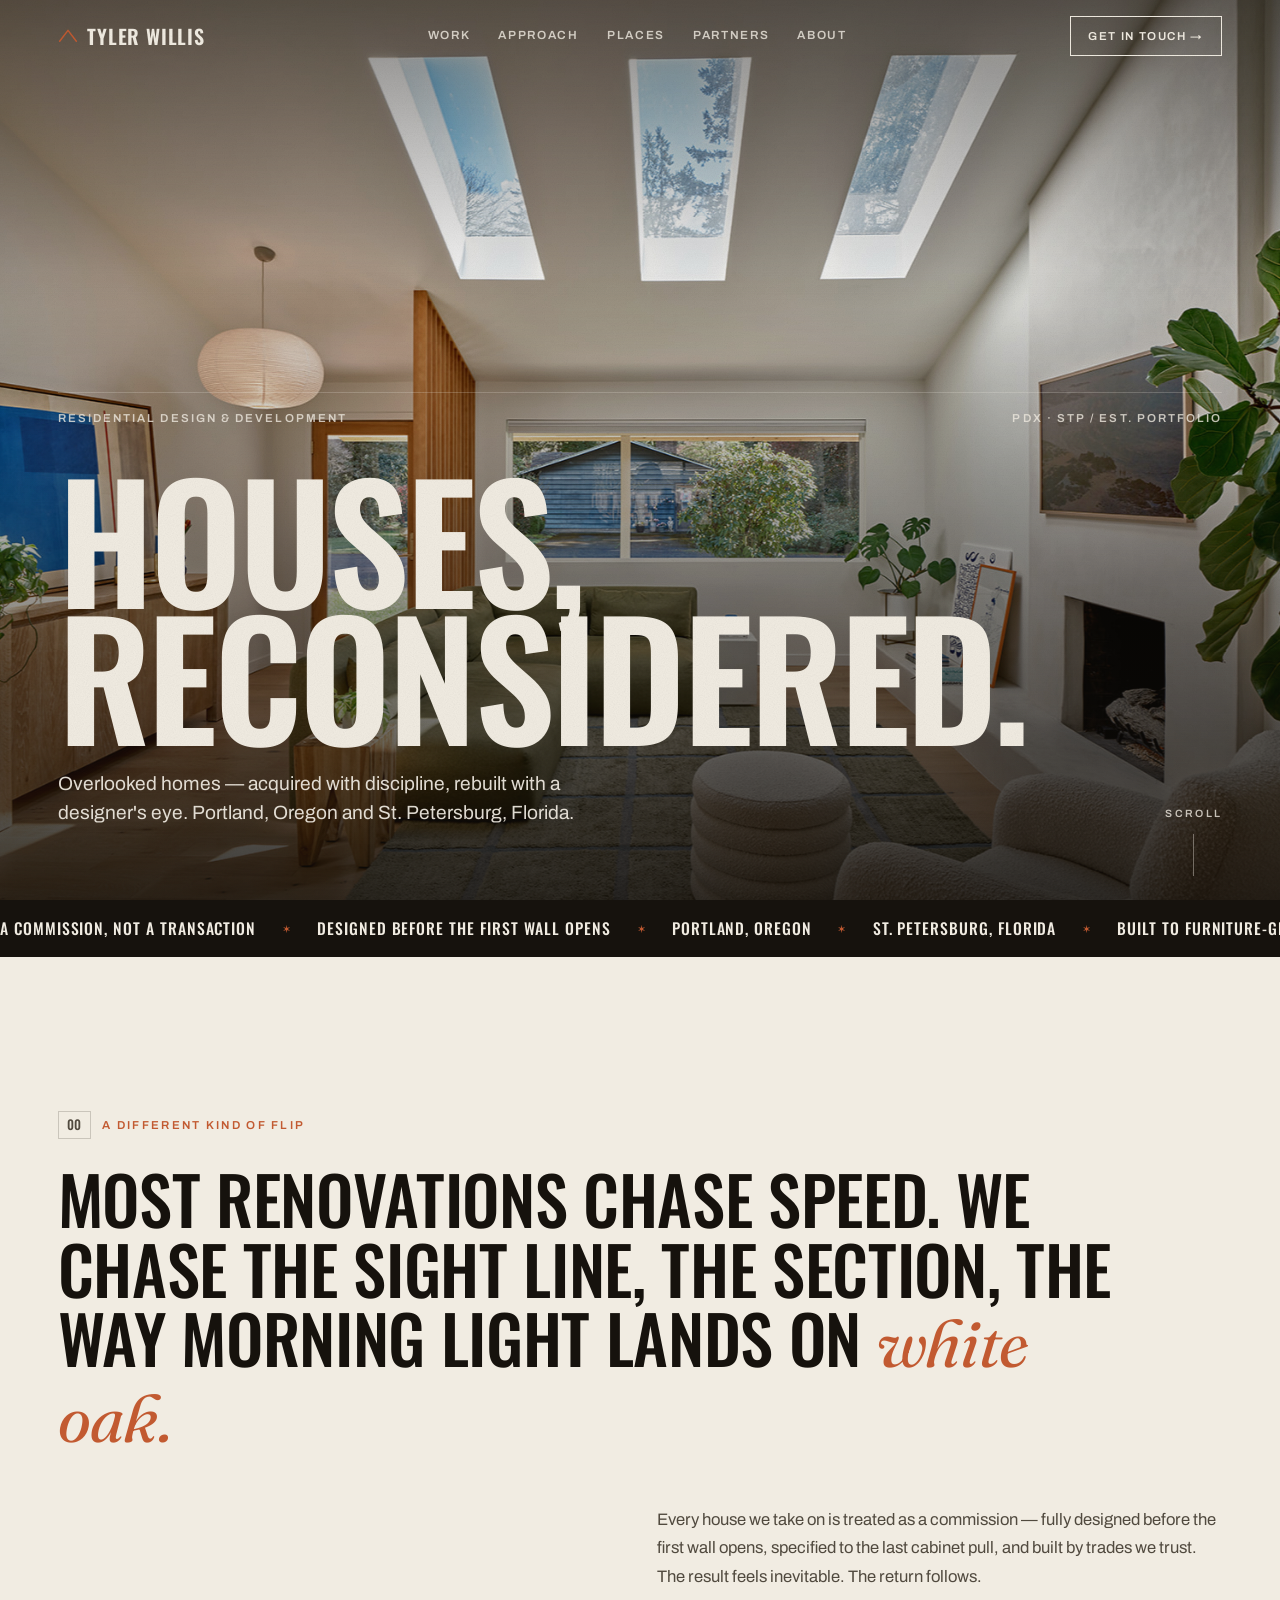
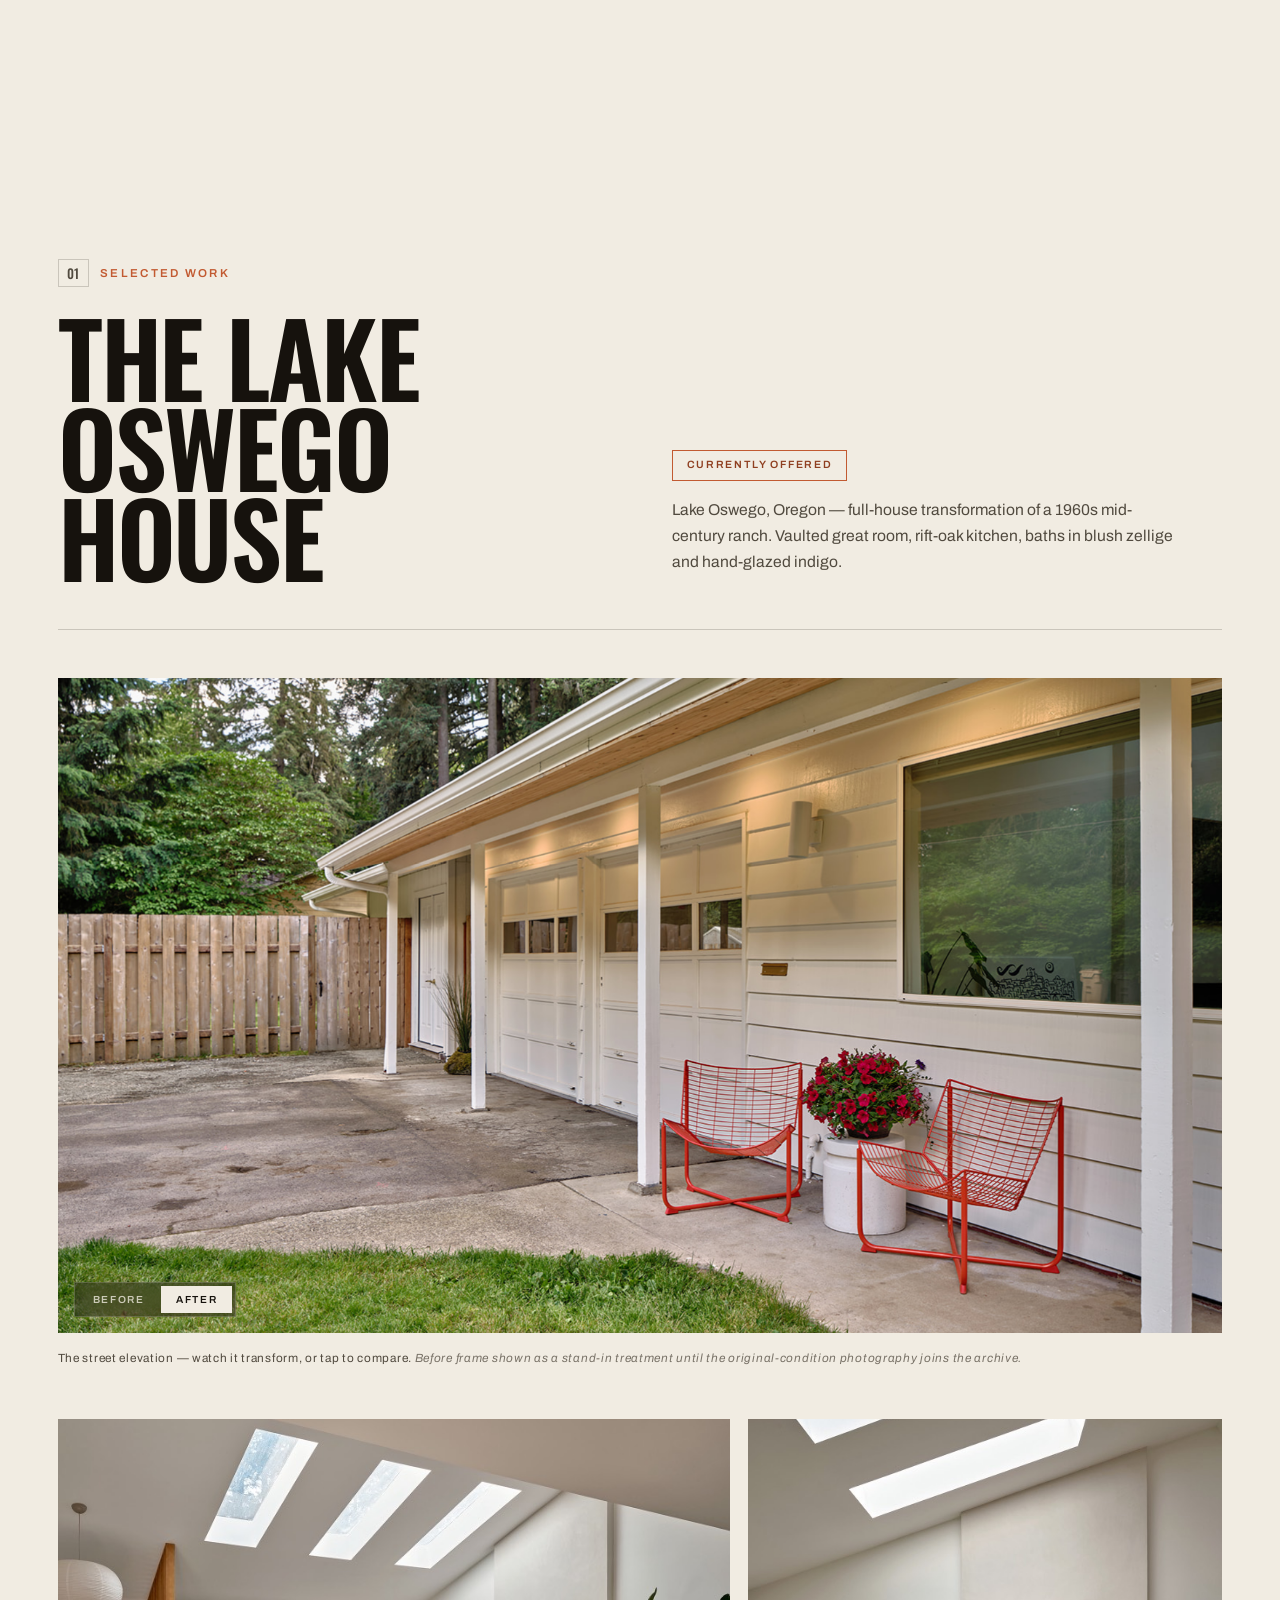
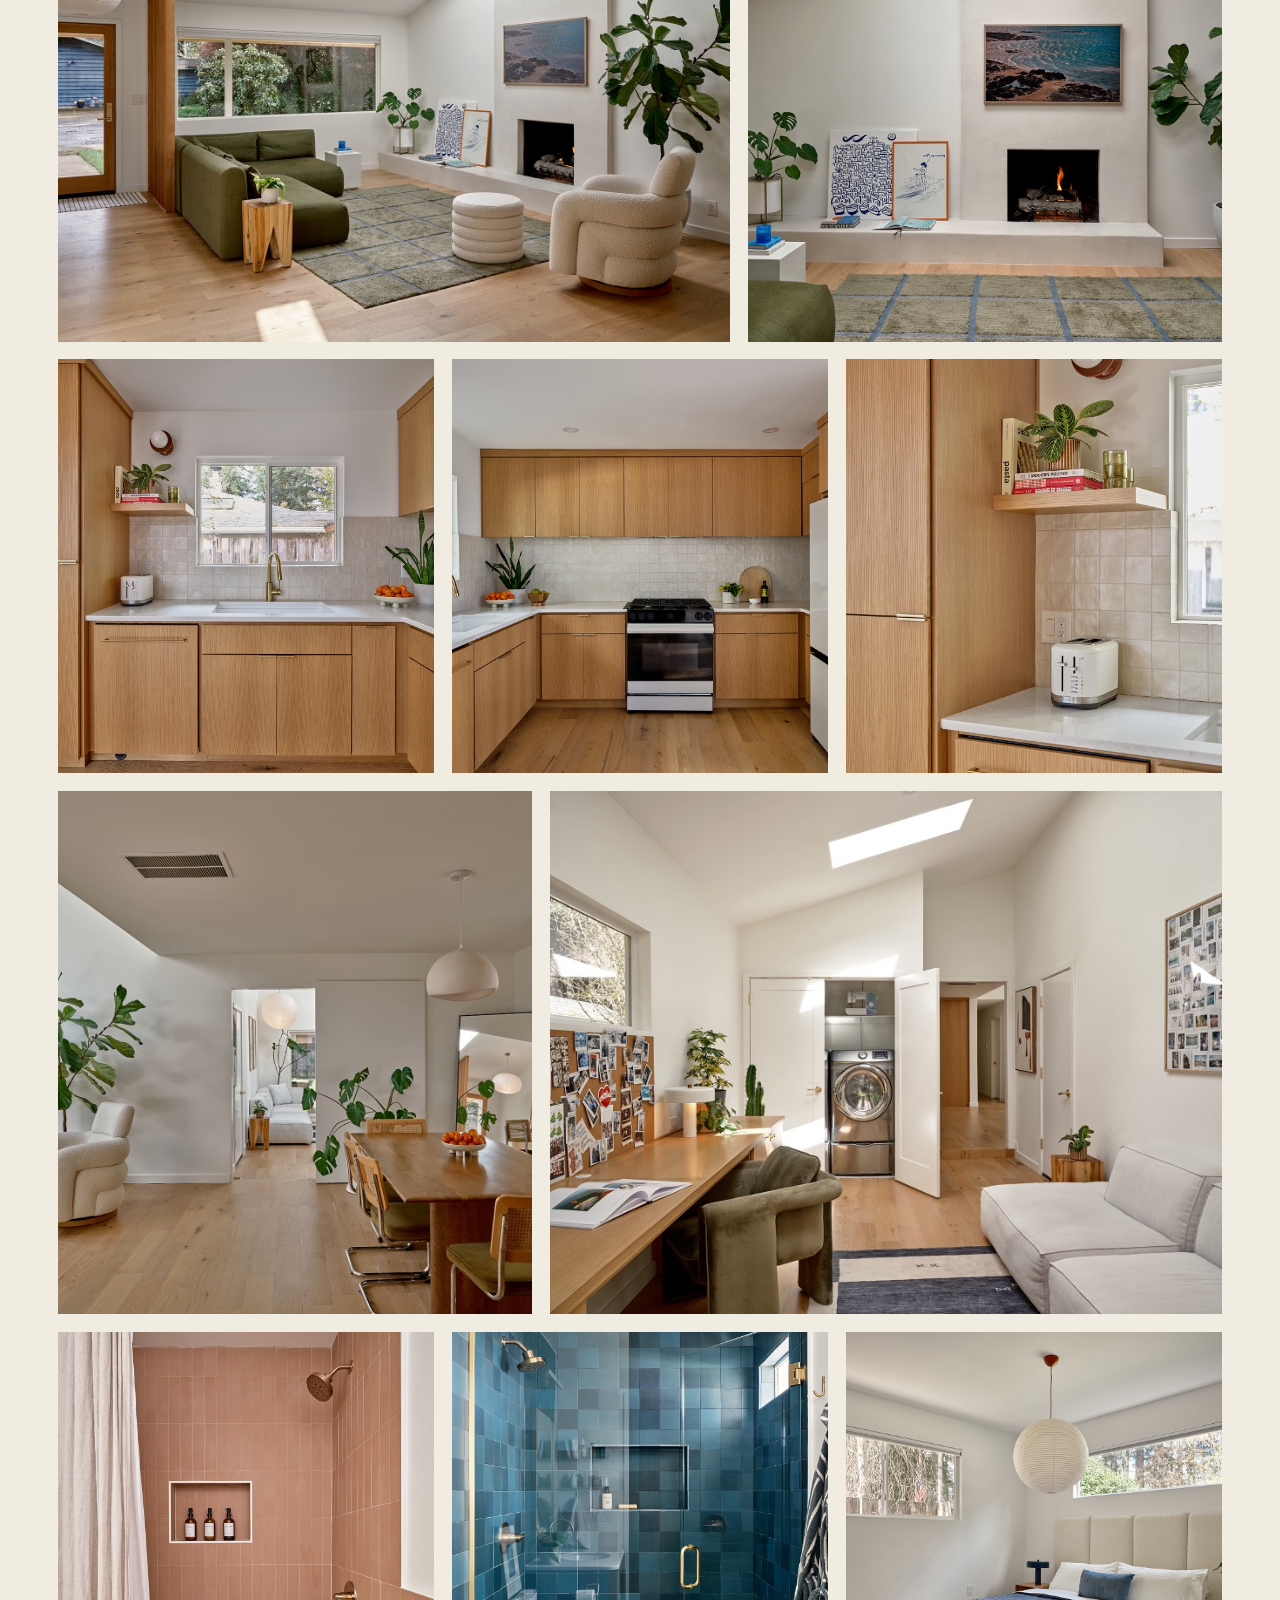
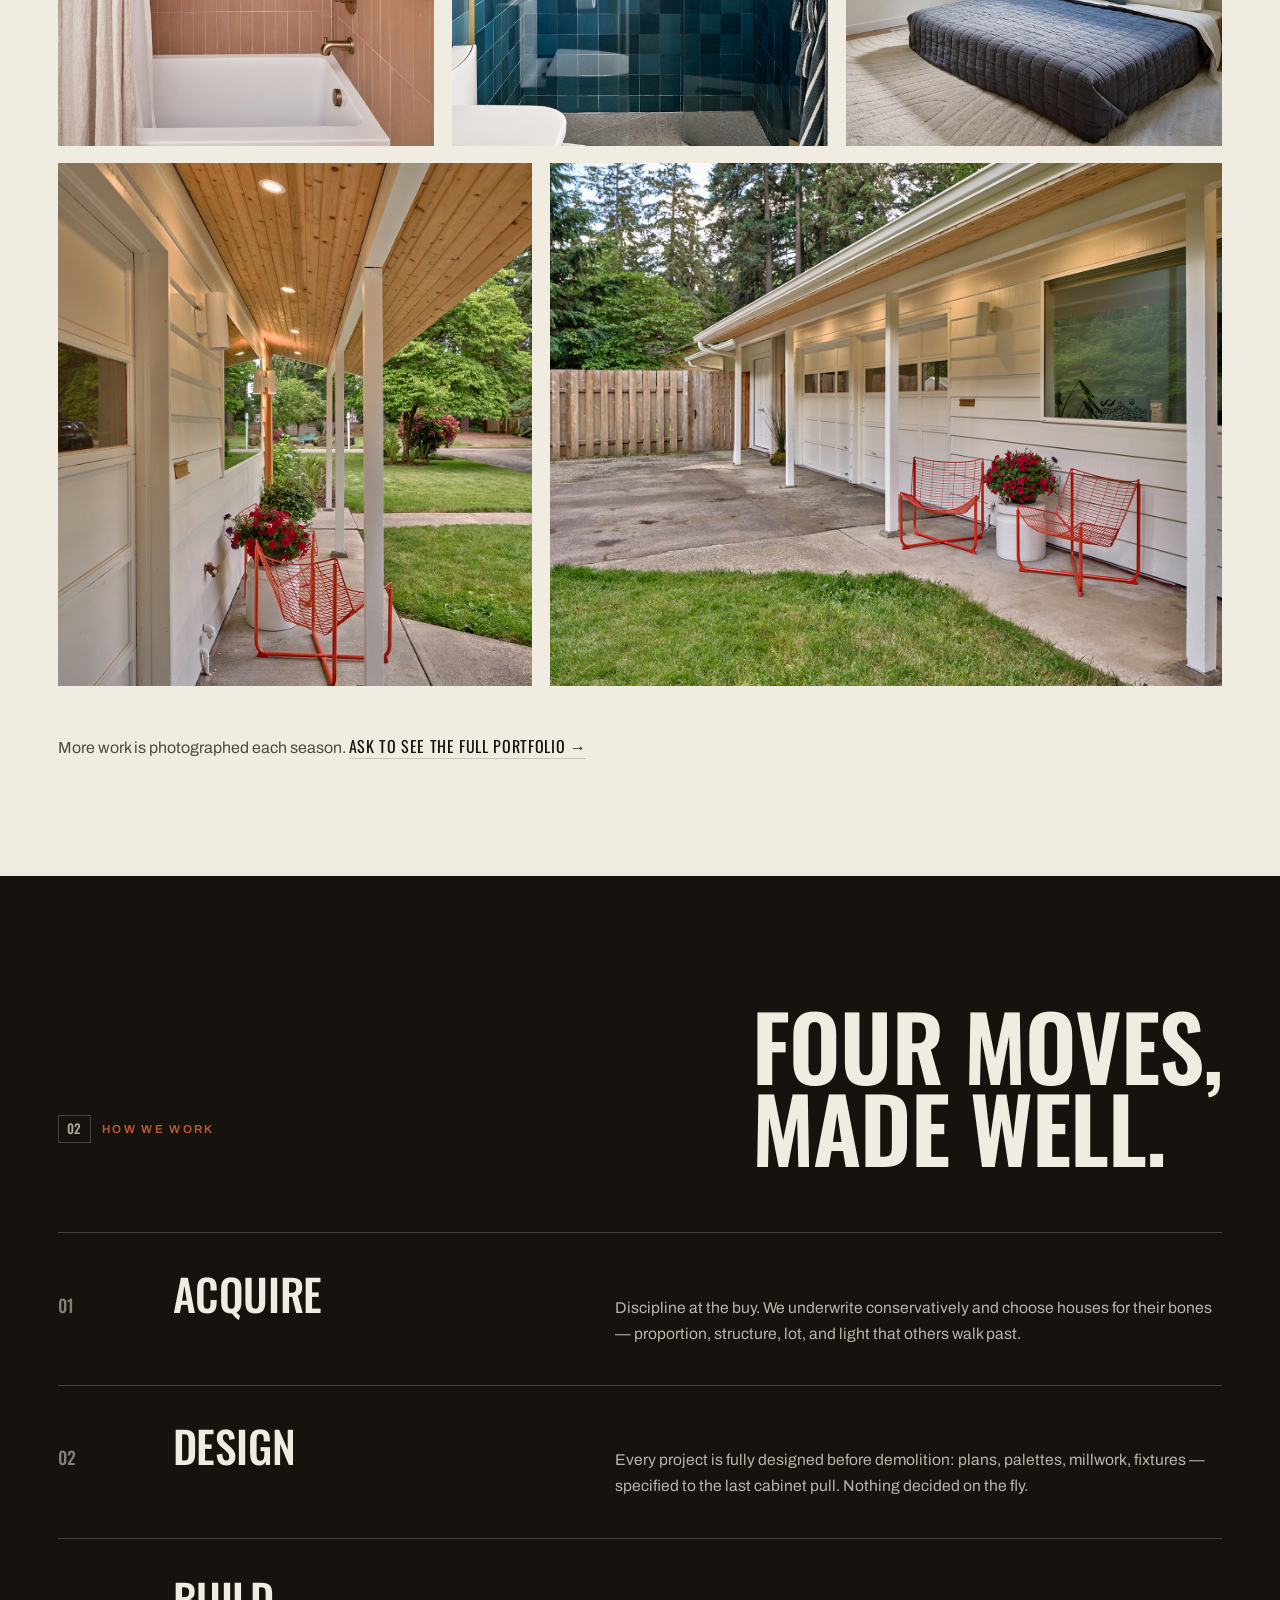
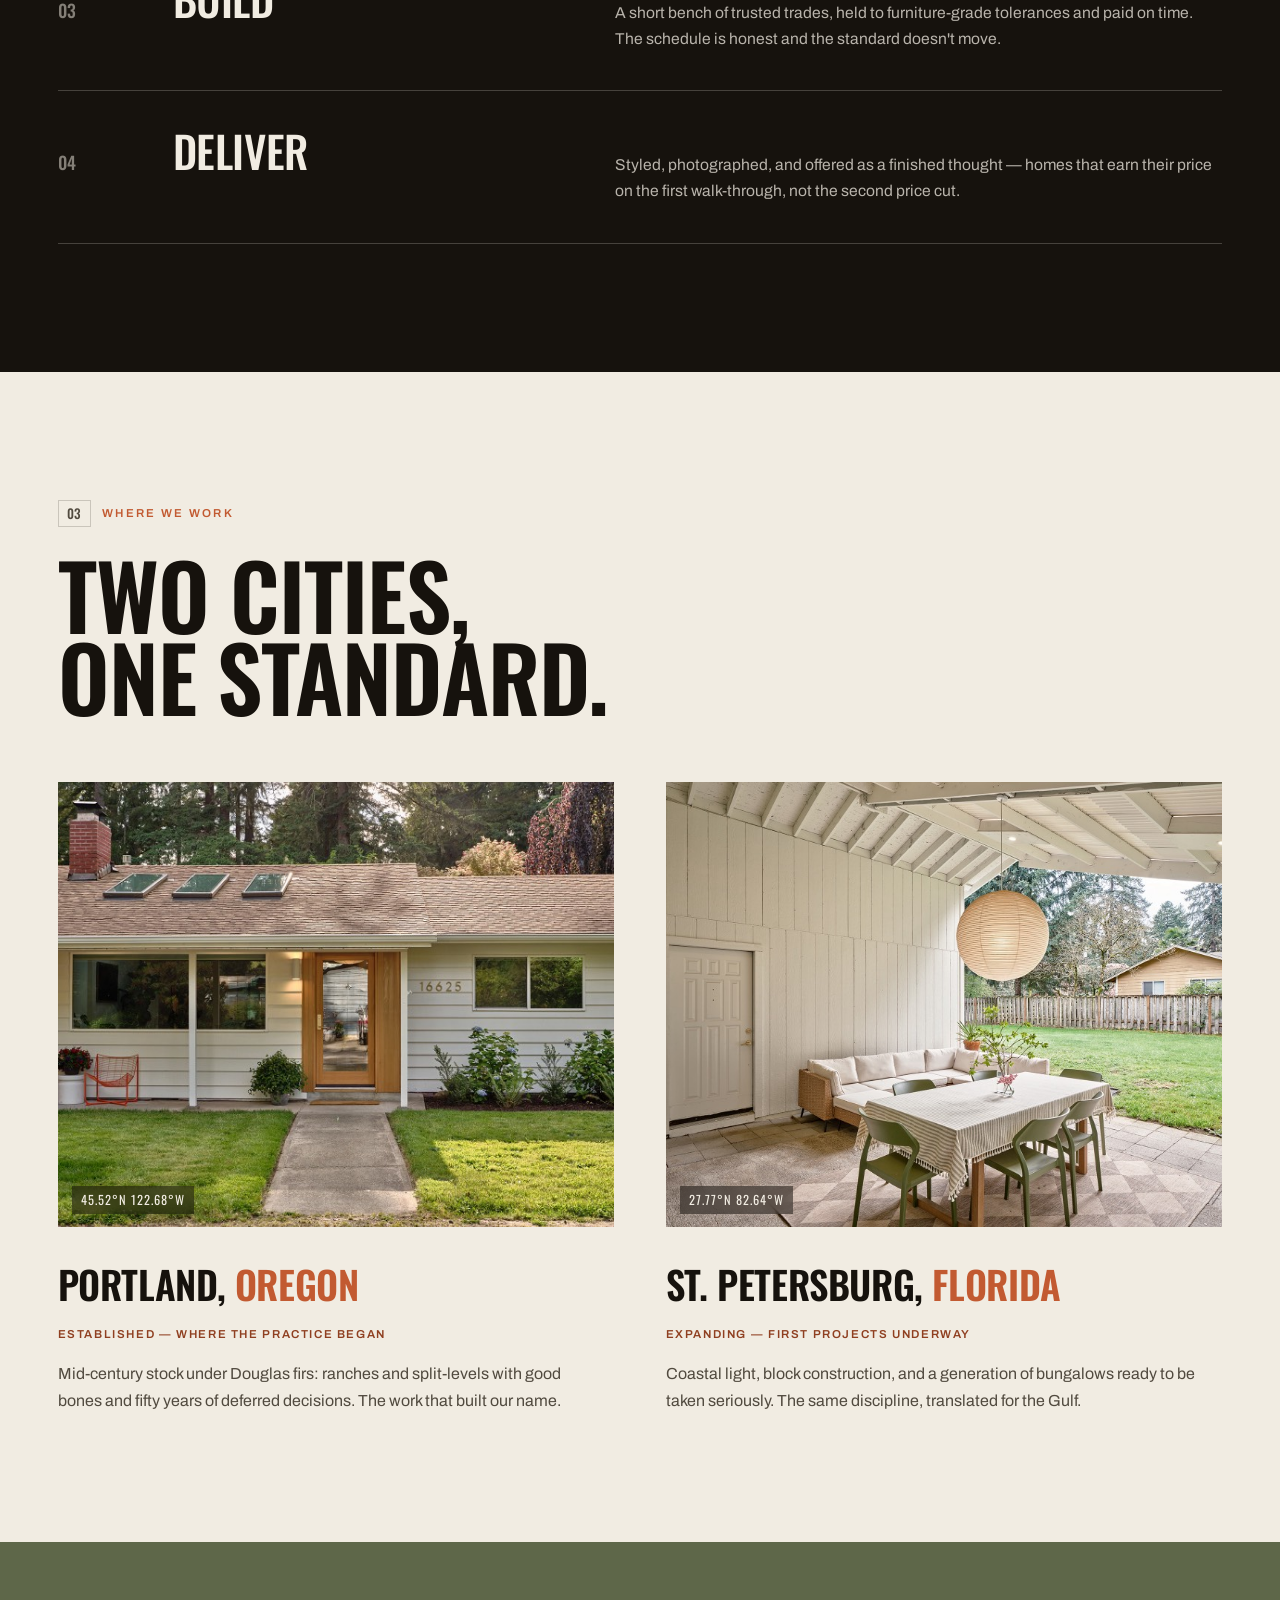
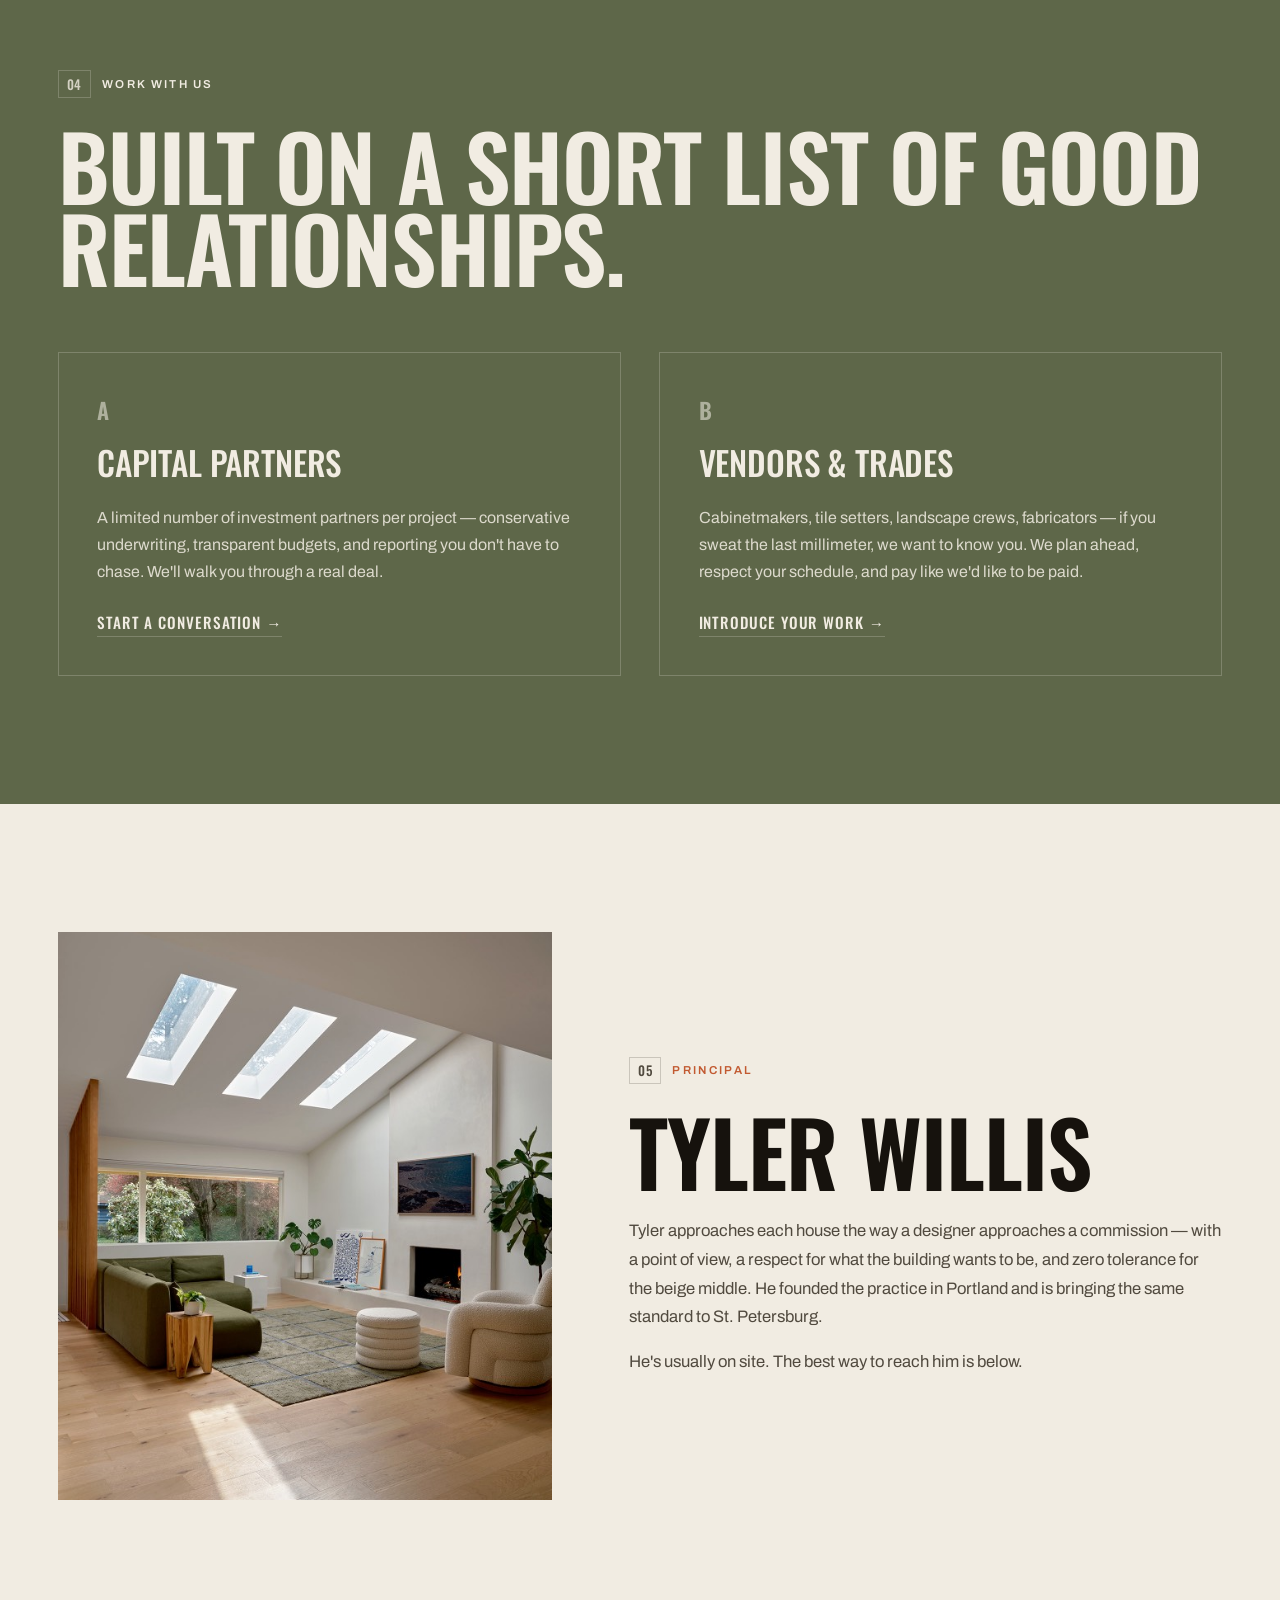
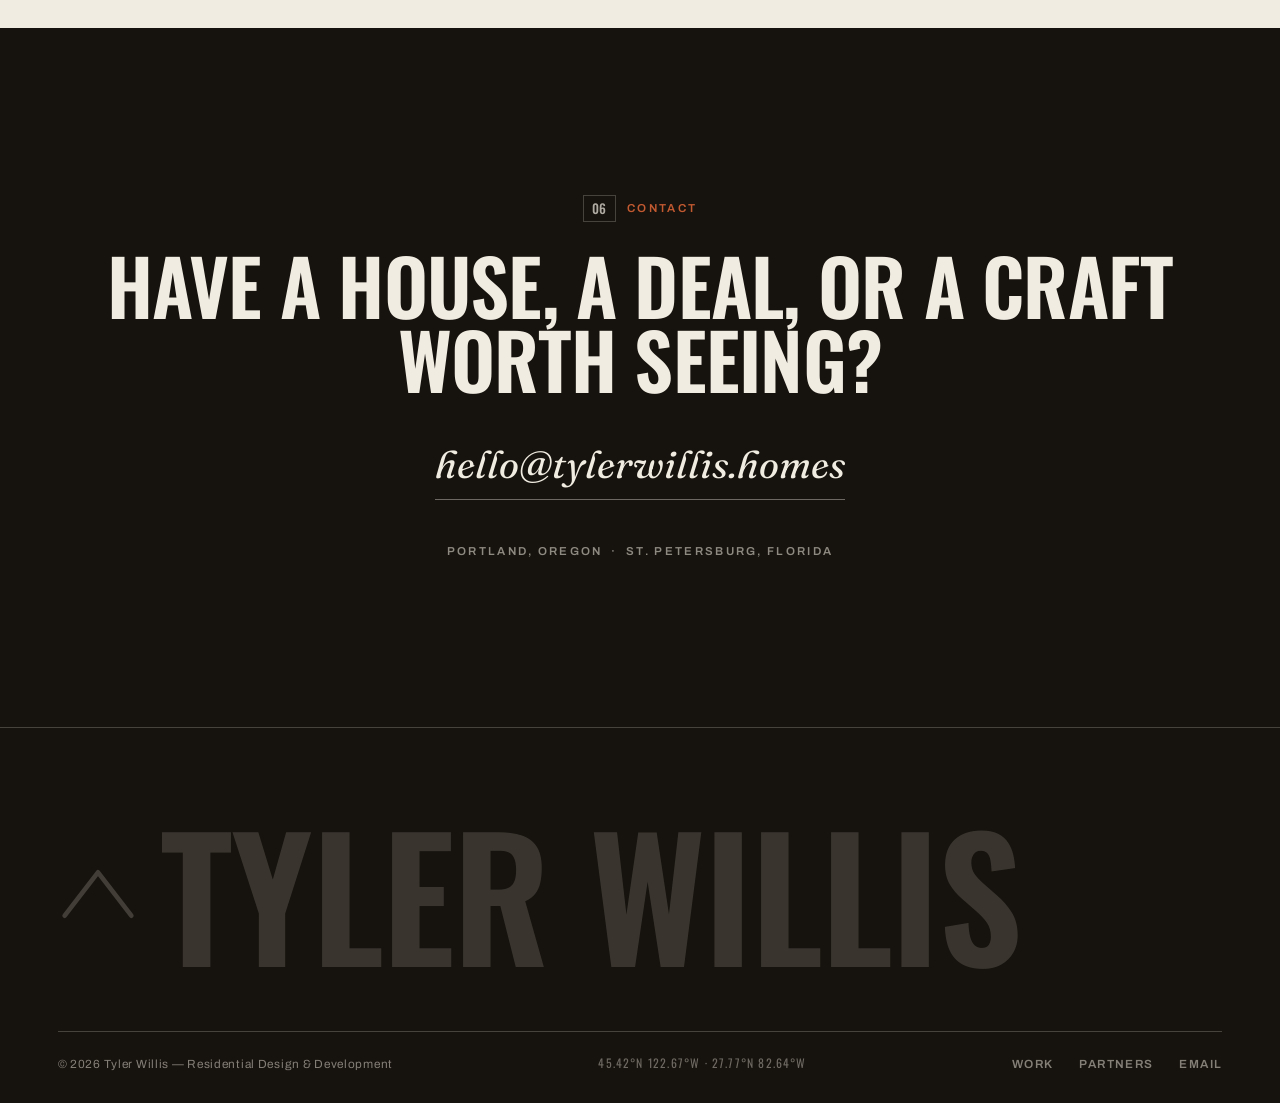
==== b/index.html @ b30f4d4c "Move site to repo root so Pages serves it in any source mode - Relocate index.html, css/, js/, asset" ====
<!doctype html>
<html lang="en">
<head>
<meta charset="utf-8">
<meta name="viewport" content="width=device-width, initial-scale=1">
<title>Tyler Willis — Residential Design &amp; Development · Portland &amp; St. Petersburg</title>
<meta name="description" content="Tyler Willis acquires overlooked houses and returns them to the market as considered, design-led homes. Portland, Oregon and St. Petersburg, Florida.">
<meta name="robots" content="noindex">
<meta property="og:title" content="Tyler Willis — Residential Design & Development">
<meta property="og:description" content="Design-led residential redevelopment in Portland, Oregon and St. Petersburg, Florida.">
<meta property="og:image" content="../assets/img/web/living-skylights-1600.jpg">
<link rel="icon" type="image/svg+xml" href="../assets/favicon.svg">
<link rel="preconnect" href="https://fonts.googleapis.com">
<link rel="preconnect" href="https://fonts.gstatic.com" crossorigin>
<link href="https://fonts.googleapis.com/css2?family=Oswald:wght@300;400;500;600;700&family=Archivo:wght@400;500;600;700&family=Fraunces:ital,opsz,wght@1,9..144,400&display=swap" rel="stylesheet">
<link rel="stylesheet" href="style.css">
</head>
<body>

<header class="nav" id="nav">
  <a class="nav-brand" href="#top" aria-label="Tyler Willis — home">
    <svg class="glyph" viewBox="0 0 24 20" aria-hidden="true"><path d="M2 17 L12 4 L22 17" fill="none" stroke="currentColor" stroke-width="1.8" stroke-linecap="round" stroke-linejoin="round"/></svg>
    <span>Tyler&nbsp;Willis</span>
  </a>
  <nav class="nav-links" aria-label="Primary">
    <a href="#work">Work</a>
    <a href="#approach">Approach</a>
    <a href="#places">Places</a>
    <a href="#partners">Partners</a>
    <a href="#about">About</a>
  </nav>
  <a class="nav-cta" href="#contact">Get in touch <span aria-hidden="true">→</span></a>
</header>

<main id="top">

  <!-- ============ HERO ============ -->
  <section class="hero">
    <img class="hero-img" src="../assets/img/web/living-skylights-1600.jpg" alt="Sunlit living room with vaulted ceiling, three skylights and an olive sectional — the Lake Oswego House" fetchpriority="high">
    <div class="hero-scrim"></div>
    <div class="hero-grid">
      <div class="hero-overline">
        <span>Residential design &amp; development</span>
        <span>PDX&nbsp;·&nbsp;STP&nbsp;/&nbsp;Est. portfolio</span>
      </div>
      <h1 class="hero-title">Houses,<br>reconsidered.</h1>
      <p class="hero-sub">Overlooked homes — acquired with discipline, rebuilt with a designer's eye. Portland, Oregon and St.&nbsp;Petersburg, Florida.</p>
    </div>
    <a class="scroll-cue" href="#manifesto" aria-label="Scroll to introduction"><span>Scroll</span><span class="cue-line" aria-hidden="true"></span></a>
  </section>

  <!-- ============ MARQUEE ============ -->
  <div class="marquee" aria-hidden="true">
    <div class="marquee-track">
      <span>A commission, not a transaction</span><span class="dot">✶</span>
      <span>Designed before the first wall opens</span><span class="dot">✶</span>
      <span>Portland, Oregon</span><span class="dot">✶</span>
      <span>St. Petersburg, Florida</span><span class="dot">✶</span>
      <span>Built to furniture-grade tolerance</span><span class="dot">✶</span>
      <span>A commission, not a transaction</span><span class="dot">✶</span>
      <span>Designed before the first wall opens</span><span class="dot">✶</span>
      <span>Portland, Oregon</span><span class="dot">✶</span>
      <span>St. Petersburg, Florida</span><span class="dot">✶</span>
      <span>Built to furniture-grade tolerance</span><span class="dot">✶</span>
    </div>
  </div>

  <!-- ============ MANIFESTO ============ -->
  <section class="manifesto" id="manifesto">
    <p class="label reveal"><span class="label-no">00</span> A different kind of flip</p>
    <h2 class="statement reveal">Most renovations chase speed. We chase the sight line, the section, the way morning light lands on <em>white oak.</em></h2>
    <div class="manifesto-foot reveal delay-1">
      <p class="body-copy">Every house we take on is treated as a commission — fully designed before the first wall opens, specified to the last cabinet pull, and built by trades we trust. The result feels inevitable. The return follows.</p>
    </div>
  </section>

  <!-- ============ FEATURED WORK ============ -->
  <section class="work" id="work">
    <div class="work-head">
      <p class="label reveal"><span class="label-no">01</span> Selected work</p>
      <h2 class="work-title reveal">The Lake<br>Oswego House</h2>
      <div class="work-meta reveal delay-1">
        <span class="badge">Currently offered</span>
        <p>Lake Oswego, Oregon — full-house transformation of a 1960s mid-century ranch. Vaulted great room, rift-oak kitchen, baths in blush zellige and hand-glazed indigo.</p>
      </div>
    </div>

    <!-- Before / after — cinematic crossfade reveal -->
    <figure class="reveal-shot rs-placeholder reveal" id="transformation">
      <div class="rs-frame" data-reveal>
        <img class="rs-img rs-before" src="../assets/img/web/exterior-porch-1600.jpg" alt="Before: original condition of the street elevation (placeholder treatment)" width="1600" height="1200" loading="lazy">
        <img class="rs-img rs-after" src="../assets/img/web/exterior-porch-1600.jpg" alt="After: renovated street elevation with deep porch, cedar entry and new landscaping" width="1600" height="1200" loading="lazy">
        <div class="rs-controls" role="group" aria-label="Show before or after">
          <button type="button" class="rs-btn" data-state="before" aria-pressed="false">Before</button>
          <button type="button" class="rs-btn is-active" data-state="after" aria-pressed="true">After</button>
        </div>
      </div>
      <figcaption class="ba-cap">The street elevation — watch it transform, or tap to compare. <em>Before frame shown as a stand-in treatment until the original-condition photography joins the archive.</em></figcaption>
    </figure>

    <div class="gallery">
      <figure class="g-item span-7 reveal" data-full="../assets/img/web/living-entry-1600.jpg">
        <img src="../assets/img/web/living-entry-800.jpg" srcset="../assets/img/web/living-entry-800.jpg 800w, ../assets/img/web/living-entry-1600.jpg 1600w" sizes="(max-width:760px) 92vw, 58vw" alt="Great room with vaulted skylit ceiling, olive sectional and wood-slat partition" loading="lazy">
        <figcaption><span>01</span>Great room — three skylights cut into the south slope</figcaption>
      </figure>
      <figure class="g-item span-5 reveal delay-1" data-full="../assets/img/web/fireplace-1600.jpg">
        <img src="../assets/img/web/fireplace-800.jpg" srcset="../assets/img/web/fireplace-800.jpg 800w, ../assets/img/web/fireplace-1600.jpg 1600w" sizes="(max-width:760px) 92vw, 40vw" alt="Minimal plaster fireplace with a lit fire beneath twin skylights" loading="lazy">
        <figcaption><span>02</span>Plaster fireplace, honed &amp; lime-washed</figcaption>
      </figure>
      <figure class="g-item span-4 reveal" data-full="../assets/img/web/kitchen-window-1600.jpg">
        <img src="../assets/img/web/kitchen-window-800.jpg" srcset="../assets/img/web/kitchen-window-800.jpg 800w, ../assets/img/web/kitchen-window-1600.jpg 1600w" sizes="(max-width:760px) 92vw, 32vw" alt="Kitchen sink window with handmade ceramic tile backsplash" loading="lazy">
        <figcaption><span>03</span>Handmade ceramic backsplash</figcaption>
      </figure>
      <figure class="g-item span-4 reveal delay-1" data-full="../assets/img/web/kitchen-wide-1600.jpg">
        <img src="../assets/img/web/kitchen-wide-800.jpg" srcset="../assets/img/web/kitchen-wide-800.jpg 800w, ../assets/img/web/kitchen-wide-1600.jpg 1600w" sizes="(max-width:760px) 92vw, 32vw" alt="White-oak kitchen with integrated appliances" loading="lazy">
        <figcaption><span>04</span>Rift-sawn white oak, integrated appliances</figcaption>
      </figure>
      <figure class="g-item span-4 reveal delay-2" data-full="../assets/img/web/kitchen-shelf-1600.jpg">
        <img src="../assets/img/web/kitchen-shelf-800.jpg" srcset="../assets/img/web/kitchen-shelf-800.jpg 800w, ../assets/img/web/kitchen-shelf-1600.jpg 1600w" sizes="(max-width:760px) 92vw, 32vw" alt="Open oak shelf styled with ceramics and greenery" loading="lazy">
        <figcaption><span>05</span>Open shelving, styled for the offer</figcaption>
      </figure>
      <figure class="g-item span-5 reveal" data-full="../assets/img/web/dining-1600.jpg">
        <img src="../assets/img/web/dining-800.jpg" srcset="../assets/img/web/dining-800.jpg 800w, ../assets/img/web/dining-1600.jpg 1600w" sizes="(max-width:760px) 92vw, 40vw" alt="Dining area in warm oak beside a picture window" loading="lazy">
        <figcaption><span>06</span>Dining room in warm oak</figcaption>
      </figure>
      <figure class="g-item span-7 reveal delay-1" data-full="../assets/img/web/living-credenza-1600.jpg">
        <img src="../assets/img/web/living-credenza-800.jpg" srcset="../assets/img/web/living-credenza-800.jpg 800w, ../assets/img/web/living-credenza-1600.jpg 1600w" sizes="(max-width:760px) 92vw, 58vw" alt="Living room with oak credenza, paper lantern and skylights" loading="lazy">
        <figcaption><span>07</span>Living room, looking toward the entry</figcaption>
      </figure>
      <figure class="g-item span-4 reveal" data-full="../assets/img/web/bath-terracotta-1600.jpg">
        <img src="../assets/img/web/bath-terracotta-800.jpg" srcset="../assets/img/web/bath-terracotta-800.jpg 800w, ../assets/img/web/bath-terracotta-1600.jpg 1600w" sizes="(max-width:760px) 92vw, 32vw" alt="Bathroom in blush terracotta zellige with a recessed niche" loading="lazy">
        <figcaption><span>08</span>Primary bath — blush zellige</figcaption>
      </figure>
      <figure class="g-item span-4 reveal delay-1" data-full="../assets/img/web/shower-indigo-1600.jpg">
        <img src="../assets/img/web/shower-indigo-800.jpg" srcset="../assets/img/web/shower-indigo-800.jpg 800w, ../assets/img/web/shower-indigo-1600.jpg 1600w" sizes="(max-width:760px) 92vw, 32vw" alt="Walk-in shower in hand-glazed indigo tile with brass fittings" loading="lazy">
        <figcaption><span>09</span>Guest bath — hand-glazed indigo</figcaption>
      </figure>
      <figure class="g-item span-4 reveal delay-2" data-full="../assets/img/web/bedroom-1600.jpg">
        <img src="../assets/img/web/bedroom-800.jpg" srcset="../assets/img/web/bedroom-800.jpg 800w, ../assets/img/web/bedroom-1600.jpg 1600w" sizes="(max-width:760px) 92vw, 32vw" alt="Calm primary bedroom with low platform bed" loading="lazy">
        <figcaption><span>10</span>Primary bedroom</figcaption>
      </figure>
      <figure class="g-item span-5 reveal" data-full="../assets/img/web/porch-cedar-1600.jpg">
        <img src="../assets/img/web/porch-cedar-800.jpg" srcset="../assets/img/web/porch-cedar-800.jpg 800w, ../assets/img/web/porch-cedar-1600.jpg 1600w" sizes="(max-width:760px) 92vw, 40vw" alt="Cedar-clad porch ceiling at the entry" loading="lazy">
        <figcaption><span>11</span>Cedar-wrapped entry porch</figcaption>
      </figure>
      <figure class="g-item span-7 reveal delay-1" data-full="../assets/img/web/exterior-porch-1600.jpg">
        <img src="../assets/img/web/exterior-porch-800.jpg" srcset="../assets/img/web/exterior-porch-800.jpg 800w, ../assets/img/web/exterior-porch-1600.jpg 1600w" sizes="(max-width:760px) 92vw, 58vw" alt="Renovated ranch exterior with deep porch and new landscaping" loading="lazy">
        <figcaption><span>12</span>The street elevation, finished</figcaption>
      </figure>
    </div>

    <p class="work-foot reveal">More work is photographed each season. <a href="#contact">Ask to see the full portfolio →</a></p>
  </section>

  <!-- ============ APPROACH ============ -->
  <section class="approach" id="approach">
    <div class="approach-head">
      <p class="label light reveal"><span class="label-no">02</span> How we work</p>
      <h2 class="section-title light reveal">Four moves,<br>made well.</h2>
    </div>
    <ol class="idx-list">
      <li class="idx-row reveal">
        <span class="idx-no">01</span>
        <h3>Acquire</h3>
        <p>Discipline at the buy. We underwrite conservatively and choose houses for their bones — proportion, structure, lot, and light that others walk past.</p>
      </li>
      <li class="idx-row reveal">
        <span class="idx-no">02</span>
        <h3>Design</h3>
        <p>Every project is fully designed before demolition: plans, palettes, millwork, fixtures — specified to the last cabinet pull. Nothing decided on the fly.</p>
      </li>
      <li class="idx-row reveal">
        <span class="idx-no">03</span>
        <h3>Build</h3>
        <p>A short bench of trusted trades, held to furniture-grade tolerances and paid on time. The schedule is honest and the standard doesn't move.</p>
      </li>
      <li class="idx-row reveal">
        <span class="idx-no">04</span>
        <h3>Deliver</h3>
        <p>Styled, photographed, and offered as a finished thought — homes that earn their price on the first walk-through, not the second price cut.</p>
      </li>
    </ol>
  </section>

  <!-- ============ PLACES ============ -->
  <section class="places" id="places">
    <p class="label reveal"><span class="label-no">03</span> Where we work</p>
    <h2 class="section-title reveal">Two cities,<br>one standard.</h2>
    <div class="places-grid">
      <article class="place reveal">
        <figure class="place-fig" data-full="../assets/img/web/exterior-front-1600.jpg">
          <img src="../assets/img/web/exterior-front-800.jpg" srcset="../assets/img/web/exterior-front-800.jpg 800w, ../assets/img/web/exterior-front-1600.jpg 1600w" sizes="(max-width:760px) 92vw, 44vw" alt="Mid-century ranch under tall Douglas firs, Lake Oswego" loading="lazy">
          <span class="place-coords">45.52°N 122.68°W</span>
        </figure>
        <div class="place-body">
          <h3>Portland, <em>Oregon</em></h3>
          <p class="place-tag">Established — where the practice began</p>
          <p>Mid-century stock under Douglas firs: ranches and split-levels with good bones and fifty years of deferred decisions. The work that built our name.</p>
        </div>
      </article>
      <article class="place reveal delay-1">
        <figure class="place-fig" data-full="../assets/img/web/patio-1600.jpg">
          <img src="../assets/img/web/patio-800.jpg" srcset="../assets/img/web/patio-800.jpg 800w, ../assets/img/web/patio-1600.jpg 1600w" sizes="(max-width:760px) 92vw, 44vw" alt="Covered outdoor dining patio with paper globe pendant" loading="lazy">
          <span class="place-coords">27.77°N 82.64°W</span>
        </figure>
        <div class="place-body">
          <h3>St. Petersburg, <em>Florida</em></h3>
          <p class="place-tag">Expanding — first projects underway</p>
          <p>Coastal light, block construction, and a generation of bungalows ready to be taken seriously. The same discipline, translated for the Gulf.</p>
        </div>
      </article>
    </div>
  </section>

  <!-- ============ PARTNERS ============ -->
  <section class="partners" id="partners">
    <div class="partners-head">
      <p class="label light reveal"><span class="label-no">04</span> Work with us</p>
      <h2 class="section-title light reveal">Built on a short list of good relationships.</h2>
    </div>
    <div class="partner-cards">
      <article class="p-card reveal">
        <span class="p-no">A</span>
        <h3>Capital partners</h3>
        <p>A limited number of investment partners per project — conservative underwriting, transparent budgets, and reporting you don't have to chase. We'll walk you through a real deal.</p>
        <a class="text-cta" href="#contact">Start a conversation →</a>
      </article>
      <article class="p-card reveal delay-1">
        <span class="p-no">B</span>
        <h3>Vendors &amp; trades</h3>
        <p>Cabinetmakers, tile setters, landscape crews, fabricators — if you sweat the last millimeter, we want to know you. We plan ahead, respect your schedule, and pay like we'd like to be paid.</p>
        <a class="text-cta" href="#contact">Introduce your work →</a>
      </article>
    </div>
  </section>

  <!-- ============ ABOUT ============ -->
  <section class="about" id="about">
    <figure class="about-fig reveal" data-full="../assets/img/web/living-corner-1600.jpg">
      <img src="../assets/img/web/living-corner-800.jpg" srcset="../assets/img/web/living-corner-800.jpg 800w, ../assets/img/web/living-corner-1600.jpg 1600w" sizes="(max-width:760px) 92vw, 40vw" alt="Sunlit corner of the great room with wood-slat partition" loading="lazy">
    </figure>
    <div class="about-copy reveal delay-1">
      <p class="label"><span class="label-no">05</span> Principal</p>
      <h2 class="section-title">Tyler Willis</h2>
      <p class="body-copy">Tyler approaches each house the way a designer approaches a commission — with a point of view, a respect for what the building wants to be, and zero tolerance for the beige middle. He founded the practice in Portland and is bringing the same standard to St.&nbsp;Petersburg.</p>
      <p class="body-copy">He's usually on site. The best way to reach him is below.</p>
    </div>
  </section>

  <!-- ============ CONTACT ============ -->
  <section class="contact" id="contact">
    <p class="label light reveal"><span class="label-no">06</span> Contact</p>
    <h2 class="contact-line reveal">Have a house, a deal, or a craft worth seeing?</h2>
    <a class="contact-mail reveal delay-1" href="mailto:hello@tylerwillis.homes">hello@tylerwillis.homes</a>
    <p class="contact-note reveal delay-2">Portland, Oregon&nbsp;&nbsp;·&nbsp;&nbsp;St. Petersburg, Florida</p>
  </section>

</main>

<footer class="footer">
  <div class="footer-mark" aria-hidden="true">
    <svg class="glyph" viewBox="0 0 24 20" aria-hidden="true"><path d="M2 17 L12 4 L22 17" fill="none" stroke="currentColor" stroke-width="1.4" stroke-linecap="round" stroke-linejoin="round"/></svg>
    <span>Tyler&nbsp;Willis</span>
  </div>
  <div class="footer-row">
    <span>© 2026 Tyler Willis — Residential Design &amp; Development</span>
    <span class="footer-coords">45.42°N 122.67°W · 27.77°N 82.64°W</span>
    <span class="footer-links">
      <a href="#work">Work</a>
      <a href="#partners">Partners</a>
      <a href="mailto:hello@tylerwillis.homes">Email</a>
    </span>
  </div>
</footer>

<!-- Lightbox -->
<div class="lightbox" id="lightbox" aria-hidden="true" role="dialog" aria-label="Photo viewer">
  <button class="lb-close" aria-label="Close">×</button>
  <button class="lb-prev" aria-label="Previous photo">←</button>
  <img class="lb-img" alt="">
  <button class="lb-next" aria-label="Next photo">→</button>
</div>

<script src="../js/main.js"></script>
</body>
</html>
---- b/style.css ----
/* ============================================================
   Tyler Willis — Variant B
   Grotesque-led, Parcel-influenced. Bolder sibling of the
   serif homepage. Same brand, different instrument.
   ============================================================ */

:root {
  --bone: #f1ece2;
  --bone-2: #e7e0d2;
  --ink: #16120d;
  --ink-soft: #211c16;
  --ink-2: #514a3f;
  --clay: #c25a31;
  --clay-deep: #8f3f20;
  --olive: #5e6749;
  --line: rgba(22, 18, 13, 0.18);
  --line-on-dark: rgba(241, 236, 226, 0.22);
  --display: "Oswald", "Arial Narrow", sans-serif;
  --sans: "Archivo", system-ui, -apple-system, sans-serif;
  --serif: "Fraunces", Georgia, serif;
  --pad: clamp(1.25rem, 4.5vw, 5rem);
  --ease: cubic-bezier(0.22, 1, 0.36, 1);
}

* { box-sizing: border-box; margin: 0; padding: 0; }
html { scroll-behavior: smooth; }

body {
  background: var(--bone);
  color: var(--ink);
  font-family: var(--sans);
  font-weight: 400;
  line-height: 1.6;
  -webkit-font-smoothing: antialiased;
  text-rendering: optimizeLegibility;
  overflow-x: hidden;
}

body::after {
  content: "";
  position: fixed;
  inset: 0;
  z-index: 200;
  pointer-events: none;
  opacity: 0.14;
  mix-blend-mode: multiply;
  background-image: url("data:image/svg+xml,%3Csvg xmlns='http://www.w3.org/2000/svg' width='160' height='160'%3E%3Cfilter id='n'%3E%3CfeTurbulence type='fractalNoise' baseFrequency='0.9' numOctaves='2' stitchTiles='stitch'/%3E%3CfeColorMatrix type='saturate' values='0'/%3E%3C/filter%3E%3Crect width='100%25' height='100%25' filter='url(%23n)'/%3E%3C/svg%3E");
  background-size: 160px 160px;
}

img { display: block; max-width: 100%; }
a { color: inherit; text-decoration: none; }
::selection { background: var(--clay); color: var(--bone); }

/* ---------- shared type ---------- */

.label {
  display: flex;
  align-items: center;
  gap: 0.7rem;
  font-family: var(--sans);
  font-size: 0.72rem;
  font-weight: 600;
  letter-spacing: 0.2em;
  text-transform: uppercase;
  color: var(--clay);
  margin-bottom: 1.6rem;
}
.label.light { color: var(--clay); }
.label-no {
  font-family: var(--display);
  font-weight: 500;
  font-size: 0.82rem;
  letter-spacing: 0.05em;
  color: var(--ink-2);
  padding: 0.15rem 0.5rem;
  border: 1px solid var(--line);
}
.approach .label-no, .partners .label-no { color: rgba(241, 236, 226, 0.7); border-color: var(--line-on-dark); }

.section-title {
  font-family: var(--display);
  font-weight: 600;
  font-size: clamp(2.6rem, 7vw, 6rem);
  line-height: 0.92;
  letter-spacing: -0.01em;
  text-transform: uppercase;
}
.section-title.light { color: var(--bone); }

.body-copy {
  font-size: clamp(1.02rem, 1.3vw, 1.16rem);
  line-height: 1.72;
  color: var(--ink-2);
  max-width: 40em;
}

/* ---------- nav ---------- */

.nav {
  position: fixed;
  inset: 0 0 auto 0;
  z-index: 100;
  display: flex;
  align-items: center;
  justify-content: space-between;
  gap: 2rem;
  padding: 1rem var(--pad);
  color: var(--bone);
  transition: background 0.4s var(--ease), color 0.4s var(--ease), box-shadow 0.4s var(--ease), padding 0.4s var(--ease);
}
.nav.scrolled {
  background: var(--bone);
  color: var(--ink);
  padding-top: 0.75rem;
  padding-bottom: 0.75rem;
  box-shadow: 0 1px 0 var(--line);
}
.nav-brand {
  display: flex;
  align-items: center;
  gap: 0.6rem;
  font-family: var(--display);
  font-weight: 600;
  font-size: 1.25rem;
  letter-spacing: 0.04em;
  text-transform: uppercase;
  white-space: nowrap;
}
.glyph { width: 1.25rem; height: 1.05rem; color: var(--clay); flex: none; }

.nav-links {
  display: flex;
  gap: clamp(1rem, 2.2vw, 2.2rem);
  font-family: var(--sans);
  font-size: 0.74rem;
  font-weight: 600;
  letter-spacing: 0.14em;
  text-transform: uppercase;
}
.nav-links a { position: relative; padding: 0.3rem 0; opacity: 0.82; transition: opacity 0.3s; }
.nav-links a::after {
  content: "";
  position: absolute;
  left: 0; right: 100%; bottom: 0;
  height: 1px; background: currentColor;
  transition: right 0.35s var(--ease);
}
.nav-links a:hover, .nav-links a.active { opacity: 1; }
.nav-links a:hover::after, .nav-links a.active::after { right: 0; }

.nav-cta {
  font-family: var(--sans);
  font-size: 0.72rem;
  font-weight: 600;
  letter-spacing: 0.14em;
  text-transform: uppercase;
  border: 1.5px solid currentColor;
  padding: 0.6rem 1.1rem;
  white-space: nowrap;
  transition: background 0.3s var(--ease), color 0.3s var(--ease), border-color 0.3s;
}
.nav-cta:hover { background: var(--clay); border-color: var(--clay); color: var(--bone); }

/* ---------- hero ---------- */

.hero {
  position: relative;
  min-height: 100svh;
  display: flex;
  flex-direction: column;
  justify-content: flex-end;
  overflow: hidden;
}
.hero-img {
  position: absolute;
  inset: 0 0 auto 0;
  width: 100%;
  height: 114%;
  object-fit: cover;
  object-position: center top;
  animation: heroIn 2.2s var(--ease) both;
  will-change: transform;
}
@keyframes heroIn { from { transform: scale(1.08); } to { transform: scale(1); } }
.hero-scrim {
  position: absolute;
  inset: 0;
  background:
    linear-gradient(to bottom, rgba(16, 13, 9, 0.5) 0%, rgba(16, 13, 9, 0) 34%),
    linear-gradient(to top, rgba(16, 13, 9, 0.82) 0%, rgba(16, 13, 9, 0.3) 44%, rgba(16, 13, 9, 0) 70%);
}
.hero-grid {
  position: relative;
  z-index: 2;
  color: var(--bone);
  padding: 0 var(--pad) clamp(3.5rem, 8vh, 6rem);
  animation: riseIn 1.3s 0.25s var(--ease) both;
}
.hero-overline {
  display: flex;
  flex-wrap: wrap;
  gap: 0.6rem 1.5rem;
  justify-content: space-between;
  border-top: 1px solid var(--line-on-dark);
  padding-top: 1rem;
  margin-bottom: clamp(1.5rem, 4vw, 2.5rem);
  font-family: var(--sans);
  font-size: 0.72rem;
  font-weight: 600;
  letter-spacing: 0.18em;
  text-transform: uppercase;
  color: rgba(241, 236, 226, 0.8);
}
.hero-title {
  font-family: var(--display);
  font-weight: 600;
  font-size: clamp(3rem, 12.5vw, 11rem);
  line-height: 0.86;
  letter-spacing: -0.02em;
  text-transform: uppercase;
  margin-bottom: 1.6rem;
}
.hero-sub {
  font-size: clamp(1.05rem, 1.5vw, 1.35rem);
  line-height: 1.55;
  max-width: 30em;
  color: rgba(241, 236, 226, 0.94);
}
.scroll-cue {
  position: absolute;
  bottom: 1.5rem;
  right: var(--pad);
  z-index: 2;
  display: inline-flex;
  flex-direction: column;
  align-items: center;
  gap: 0.7rem;
  font-family: var(--sans);
  font-size: 0.66rem;
  font-weight: 600;
  letter-spacing: 0.22em;
  text-transform: uppercase;
  color: rgba(241, 236, 226, 0.8);
  animation: riseIn 1.3s 0.5s var(--ease) both;
}
.cue-line { display: block; width: 1px; height: 2.6rem; background: rgba(241, 236, 226, 0.4); position: relative; overflow: hidden; }
.cue-line::after { content: ""; position: absolute; left: 0; top: -100%; width: 100%; height: 100%; background: var(--bone); animation: cueDrop 2.4s var(--ease) infinite; }
@keyframes cueDrop { 0% { top: -100%; } 55% { top: 0; } 100% { top: 110%; } }
@keyframes riseIn { from { opacity: 0; transform: translateY(26px); } to { opacity: 1; transform: none; } }

/* ---------- marquee ---------- */

.marquee {
  background: var(--ink);
  color: var(--bone);
  overflow: hidden;
  white-space: nowrap;
  border-block: 1px solid var(--ink);
}
.marquee-track {
  display: inline-flex;
  align-items: center;
  gap: 1.6rem;
  padding: 0.95rem 0;
  animation: marq 38s linear infinite;
  will-change: transform;
}
.marquee span {
  font-family: var(--display);
  font-weight: 500;
  font-size: 0.98rem;
  letter-spacing: 0.06em;
  text-transform: uppercase;
}
.marquee .dot { color: var(--clay); font-size: 0.7rem; }
@keyframes marq { to { transform: translateX(-50%); } }

/* ---------- manifesto ---------- */

.manifesto { padding: clamp(5rem, 12vw, 10rem) var(--pad); max-width: 1500px; margin: 0 auto; }
.statement {
  font-family: var(--display);
  font-weight: 500;
  font-size: clamp(2rem, 5.2vw, 4.4rem);
  line-height: 1.04;
  letter-spacing: -0.005em;
  text-transform: uppercase;
  max-width: 16em;
}
.statement em { font-family: var(--serif); font-style: italic; font-weight: 400; text-transform: none; color: var(--clay); letter-spacing: -0.01em; }
.manifesto-foot { margin-top: clamp(2rem, 4vw, 3.5rem); display: flex; justify-content: flex-end; }
.manifesto-foot .body-copy { max-width: 34em; }

/* ---------- work ---------- */

.work { padding: clamp(4rem, 9vw, 8rem) var(--pad); max-width: 1500px; margin: 0 auto; }
.work-head {
  display: grid;
  grid-template-columns: minmax(0, 1fr) minmax(0, 1fr);
  gap: 1.5rem clamp(2rem, 5vw, 5rem);
  align-items: end;
  border-bottom: 1px solid var(--line);
  padding-bottom: clamp(2rem, 4vw, 3rem);
  margin-bottom: clamp(2rem, 4vw, 3rem);
}
.work-head .label { grid-column: 1 / -1; margin-bottom: 0; }
.work-title {
  font-family: var(--display);
  font-weight: 600;
  font-size: clamp(2.8rem, 8vw, 7rem);
  line-height: 0.88;
  letter-spacing: -0.02em;
  text-transform: uppercase;
}
.work-meta { padding-bottom: 0.4rem; }
.work-meta p { margin-top: 1rem; font-size: 0.98rem; line-height: 1.65; color: var(--ink-2); max-width: 32em; }
.badge {
  display: inline-block;
  font-family: var(--sans);
  font-size: 0.66rem;
  font-weight: 600;
  letter-spacing: 0.16em;
  text-transform: uppercase;
  color: var(--clay-deep);
  border: 1px solid var(--clay);
  padding: 0.4rem 0.85rem;
}

/* ---------- before / after — cinematic crossfade reveal ---------- */

.reveal-shot { margin: 0 0 clamp(2rem, 4vw, 3.5rem); }
.rs-frame { position: relative; overflow: hidden; aspect-ratio: 16 / 9; background: var(--ink); }
.rs-img { position: absolute; inset: 0; width: 100%; height: 100%; object-fit: cover; display: block; }
.rs-after { opacity: 1; transition: opacity 1.1s var(--ease); will-change: opacity; }
.rs-frame.show-before .rs-after { opacity: 0; }
.rs-placeholder .rs-before { filter: saturate(0.16) sepia(0.34) contrast(0.9) brightness(0.88); }

.rs-controls {
  position: absolute; left: 1rem; bottom: 1rem; z-index: 3;
  display: inline-flex; gap: 1px; padding: 3px;
  background: rgba(16, 13, 9, 0.42);
  -webkit-backdrop-filter: blur(12px); backdrop-filter: blur(12px);
  border: 1px solid rgba(241, 236, 226, 0.2);
}
.rs-btn {
  appearance: none; -webkit-appearance: none; border: 0; background: none; cursor: pointer;
  font-family: var(--sans); font-size: 0.64rem; font-weight: 600; letter-spacing: 0.16em; text-transform: uppercase;
  color: rgba(241, 236, 226, 0.78);
  padding: 0.5rem 0.95rem;
  transition: color 0.3s var(--ease), background 0.3s var(--ease);
}
.rs-btn:hover { color: var(--bone); }
.rs-btn.is-active { background: var(--bone); color: var(--ink); }
.rs-btn:focus-visible { outline: 2px solid var(--clay); outline-offset: 2px; }

.ba-cap { font-family: var(--sans); font-size: 0.74rem; letter-spacing: 0.06em; color: var(--ink-2); margin-top: 0.9rem; line-height: 1.7; }
.ba-cap em { font-style: italic; opacity: 0.75; }

@media (prefers-reduced-motion: reduce) { .rs-after { transition: none; } }

/* ---------- gallery ---------- */

.gallery { display: grid; grid-template-columns: repeat(12, 1fr); gap: clamp(0.7rem, 1.4vw, 1.4rem); }
.g-item { position: relative; overflow: hidden; cursor: zoom-in; }
.g-item.span-7 { grid-column: span 7; }
.g-item.span-5 { grid-column: span 5; }
.g-item.span-4 { grid-column: span 4; }
.g-item img { width: 100%; height: 100%; object-fit: cover; aspect-ratio: 4 / 3; transition: transform 1s var(--ease); }
.g-item.span-4 img, .g-item.span-5 img { aspect-ratio: 4 / 4.4; }
.g-item:hover img { transform: scale(1.04); }
.g-item figcaption {
  position: absolute; left: 0; right: 0; bottom: 0; z-index: 2;
  display: flex; align-items: baseline; gap: 0.7rem;
  padding: 2.4rem 1.1rem 1rem;
  font-family: var(--sans); font-size: 0.7rem; font-weight: 600; letter-spacing: 0.12em; text-transform: uppercase;
  color: rgba(241, 236, 226, 0.96);
  background: linear-gradient(to top, rgba(16, 13, 9, 0.66), rgba(16, 13, 9, 0));
  opacity: 0; transform: translateY(8px); transition: opacity 0.5s var(--ease), transform 0.5s var(--ease);
}
.g-item figcaption span { font-family: var(--display); color: var(--clay); font-size: 0.82rem; letter-spacing: 0.04em; }
.g-item:hover figcaption, .g-item:focus-visible figcaption { opacity: 1; transform: none; }
@media (hover: none) { .g-item figcaption { opacity: 1; transform: none; } }

.work-foot { margin-top: clamp(2rem, 4vw, 3rem); font-size: 1rem; color: var(--ink-2); }
.work-foot a { font-family: var(--display); text-transform: uppercase; letter-spacing: 0.04em; color: var(--ink); border-bottom: 1px solid var(--line); transition: border-color 0.3s, color 0.3s; }
.work-foot a:hover { color: var(--clay); border-color: var(--clay); }

/* ---------- approach ---------- */

.approach { background: var(--ink); color: var(--bone); padding: clamp(4.5rem, 10vw, 9rem) var(--pad); }
.approach-head, .idx-list { max-width: 1500px; margin: 0 auto; }
.approach-head { display: flex; flex-wrap: wrap; align-items: flex-end; justify-content: space-between; gap: 1.5rem; margin-bottom: clamp(2.5rem, 5vw, 4rem); }
.idx-list { list-style: none; border-top: 1px solid var(--line-on-dark); }
.idx-row {
  display: grid;
  grid-template-columns: 4rem minmax(0, 0.9fr) minmax(0, 1.4fr);
  gap: 1.5rem clamp(1.5rem, 4vw, 4rem);
  align-items: baseline;
  padding: clamp(1.6rem, 3vw, 2.4rem) 0;
  border-bottom: 1px solid var(--line-on-dark);
  transition: padding-left 0.4s var(--ease), color 0.4s var(--ease);
}
.idx-row:hover { padding-left: 1rem; }
.idx-no { font-family: var(--display); font-weight: 500; font-size: 1.1rem; color: rgba(241, 236, 226, 0.5); letter-spacing: 0.05em; }
.idx-row:hover .idx-no { color: var(--clay); }
.idx-row h3 { font-family: var(--display); font-weight: 500; font-size: clamp(1.8rem, 3.4vw, 2.8rem); text-transform: uppercase; letter-spacing: -0.01em; line-height: 1; }
.idx-row:hover h3 { color: var(--clay); }
.idx-row p { font-size: 0.98rem; line-height: 1.65; color: rgba(241, 236, 226, 0.74); }

/* ---------- places ---------- */

.places { padding: clamp(4.5rem, 10vw, 9rem) var(--pad); max-width: 1500px; margin: 0 auto; }
.places-grid { display: grid; grid-template-columns: 1fr 1fr; gap: clamp(2rem, 4vw, 4rem); margin-top: clamp(2.5rem, 5vw, 4rem); }
.place-fig { position: relative; overflow: hidden; cursor: zoom-in; }
.place-fig img { width: 100%; aspect-ratio: 5 / 4; object-fit: cover; transition: transform 1s var(--ease); }
.place:hover .place-fig img { transform: scale(1.04); }
.place-coords {
  position: absolute; bottom: 0.8rem; left: 0.9rem;
  font-family: var(--display); font-size: 0.78rem; letter-spacing: 0.08em;
  color: var(--bone); background: rgba(16, 13, 9, 0.5);
  -webkit-backdrop-filter: blur(6px); backdrop-filter: blur(6px);
  padding: 0.25rem 0.55rem;
}
.place-body { padding-top: 1.6rem; }
.place-body h3 { font-family: var(--display); font-weight: 600; font-size: clamp(1.9rem, 3vw, 2.8rem); text-transform: uppercase; letter-spacing: -0.01em; }
.place-body h3 em { font-style: normal; color: var(--clay); }
.place-tag { font-family: var(--sans); font-size: 0.72rem; font-weight: 600; letter-spacing: 0.14em; text-transform: uppercase; color: var(--clay-deep); margin: 0.7rem 0 1rem; }
.place-body p:last-child { color: var(--ink-2); line-height: 1.7; max-width: 34em; }

/* ---------- partners ---------- */

.partners { background: var(--olive); color: var(--bone); padding: clamp(4.5rem, 10vw, 9rem) var(--pad); }
.partners .label { color: var(--bone); }
.partners .label-no { color: rgba(241, 236, 226, 0.8); border-color: var(--line-on-dark); }
.partners-head { max-width: 1500px; margin: 0 auto clamp(2.5rem, 5vw, 4rem); }
.partners-head .section-title { max-width: 14em; }
.partner-cards { max-width: 1500px; margin: 0 auto; display: grid; grid-template-columns: 1fr 1fr; gap: clamp(1.4rem, 3vw, 2.5rem); }
.p-card { border: 1px solid var(--line-on-dark); padding: clamp(1.8rem, 3vw, 2.6rem); transition: background 0.4s var(--ease); }
.p-card:hover { background: rgba(22, 18, 13, 0.18); }
.p-no { font-family: var(--display); font-weight: 600; font-size: 1.4rem; color: rgba(241, 236, 226, 0.55); }
.p-card h3 { font-family: var(--display); font-weight: 500; font-size: clamp(1.6rem, 2.6vw, 2.2rem); text-transform: uppercase; letter-spacing: -0.005em; margin: 0.5rem 0 1rem; }
.p-card p { color: rgba(241, 236, 226, 0.86); line-height: 1.68; font-size: 1rem; margin-bottom: 1.5rem; }
.text-cta { font-family: var(--display); font-size: 0.95rem; font-weight: 500; letter-spacing: 0.06em; text-transform: uppercase; color: var(--bone); border-bottom: 1px solid var(--line-on-dark); padding-bottom: 0.2rem; transition: color 0.3s, border-color 0.3s; }
.text-cta:hover { color: var(--bone); border-color: var(--bone); }

/* ---------- about ---------- */

.about { padding: clamp(4.5rem, 10vw, 9rem) var(--pad); max-width: 1400px; margin: 0 auto; display: grid; grid-template-columns: minmax(0, 5fr) minmax(0, 6fr); gap: clamp(2.5rem, 6vw, 6rem); align-items: center; }
.about-fig { overflow: hidden; cursor: zoom-in; }
.about-fig img { width: 100%; aspect-ratio: 4 / 4.6; object-fit: cover; transition: transform 1s var(--ease); }
.about-fig:hover img { transform: scale(1.04); }
.about-copy .body-copy { margin-top: 1.5rem; }
.about-copy .body-copy + .body-copy { margin-top: 1rem; }

/* ---------- contact ---------- */

.contact { background: var(--ink); color: var(--bone); text-align: center; padding: clamp(5.5rem, 13vw, 11rem) var(--pad); }
.contact .label { justify-content: center; color: var(--clay); }
.contact .label-no { color: rgba(241, 236, 226, 0.7); border-color: var(--line-on-dark); }
.contact-line {
  font-family: var(--display); font-weight: 600;
  font-size: clamp(2.2rem, 6vw, 5rem); line-height: 0.96; letter-spacing: -0.01em; text-transform: uppercase;
  max-width: 16em; margin: 0 auto 2.4rem;
}
.contact-mail { display: inline-block; font-family: var(--serif); font-style: italic; font-size: clamp(1.4rem, 3vw, 2.4rem); color: var(--bone); border-bottom: 1px solid rgba(241, 236, 226, 0.4); padding-bottom: 0.25rem; transition: border-color 0.35s, color 0.35s; }
.contact-mail:hover { color: #fff; border-color: #fff; }
.contact-note { margin-top: 2.6rem; font-family: var(--sans); font-size: 0.72rem; font-weight: 600; letter-spacing: 0.2em; text-transform: uppercase; color: rgba(241, 236, 226, 0.55); }

/* ---------- footer ---------- */

.footer { background: var(--ink); color: rgba(241, 236, 226, 0.5); padding: clamp(3rem, 7vw, 6rem) var(--pad) 1.8rem; border-top: 1px solid var(--line-on-dark); font-family: var(--sans); font-size: 0.74rem; letter-spacing: 0.06em; }
.footer-mark { display: flex; align-items: center; gap: clamp(0.6rem, 2vw, 1.4rem); font-family: var(--display); font-weight: 600; font-size: clamp(3.4rem, 13vw, 11rem); line-height: 0.9; letter-spacing: -0.01em; text-transform: uppercase; color: rgba(241, 236, 226, 0.16); margin-bottom: clamp(2rem, 5vw, 4rem); white-space: nowrap; }
.footer-mark .glyph { width: clamp(2rem, 7vw, 5rem); height: auto; color: rgba(241, 236, 226, 0.2); }
.footer-row { display: flex; flex-wrap: wrap; gap: 1rem 2.5rem; justify-content: space-between; align-items: baseline; border-top: 1px solid var(--line-on-dark); padding-top: 1.4rem; }
.footer-coords { font-family: var(--display); letter-spacing: 0.1em; color: rgba(241, 236, 226, 0.4); }
.footer-links { display: flex; gap: 1.6rem; text-transform: uppercase; font-weight: 600; letter-spacing: 0.12em; }
.footer-links a:hover { color: var(--bone); }

/* ---------- lightbox ---------- */

.lightbox { position: fixed; inset: 0; z-index: 150; background: rgba(14, 11, 7, 0.95); display: flex; align-items: center; justify-content: center; opacity: 0; pointer-events: none; transition: opacity 0.4s var(--ease); }
.lightbox.open { opacity: 1; pointer-events: auto; }
.lb-img { max-width: min(92vw, 1500px); max-height: 88vh; object-fit: contain; box-shadow: 0 30px 80px -20px rgba(0, 0, 0, 0.7); }
.lightbox button { position: absolute; background: none; border: none; color: rgba(241, 236, 226, 0.8); font-family: var(--sans); font-size: 1.5rem; cursor: pointer; padding: 1rem; transition: color 0.3s, transform 0.3s; z-index: 2; }
.lightbox button:hover { color: #fff; }
.lb-close { top: 1rem; right: 1.4rem; font-size: 2.2rem; line-height: 1; }
.lb-prev { left: 1rem; top: 50%; transform: translateY(-50%); }
.lb-next { right: 1rem; top: 50%; transform: translateY(-50%); }
.lb-prev:hover { transform: translateY(-50%) translateX(-4px); }
.lb-next:hover { transform: translateY(-50%) translateX(4px); }

/* ---------- reveal ---------- */

.js .reveal { opacity: 0; transform: translateY(32px); transition: opacity 0.9s var(--ease), transform 0.9s var(--ease); }
.js .reveal.in { opacity: 1; transform: none; }
.js .reveal.delay-1 { transition-delay: 0.12s; }
.js .reveal.delay-2 { transition-delay: 0.24s; }

@media (prefers-reduced-motion: reduce) {
  html { scroll-behavior: auto; }
  .js .reveal { opacity: 1; transform: none; transition: none; }
  .hero-img, .hero-grid, .scroll-cue { animation: none; }
  .marquee-track { animation: none; }
  .cue-line::after { animation: none; }
}

/* ---------- responsive ---------- */

@media (max-width: 980px) {
  .work-head { grid-template-columns: 1fr; align-items: start; }
  .about { grid-template-columns: 1fr; }
  .partner-cards { grid-template-columns: 1fr; }
}
@media (max-width: 760px) {
  .nav-links { display: none; }
  .places-grid { grid-template-columns: 1fr; }
  .idx-row { grid-template-columns: 3rem 1fr; }
  .idx-row p { grid-column: 2; }
  .g-item.span-7, .g-item.span-5, .g-item.span-4 { grid-column: span 12; }
  .g-item img, .g-item.span-4 img, .g-item.span-5 img { aspect-ratio: 4 / 3; }
  .scroll-cue { display: none; }
}
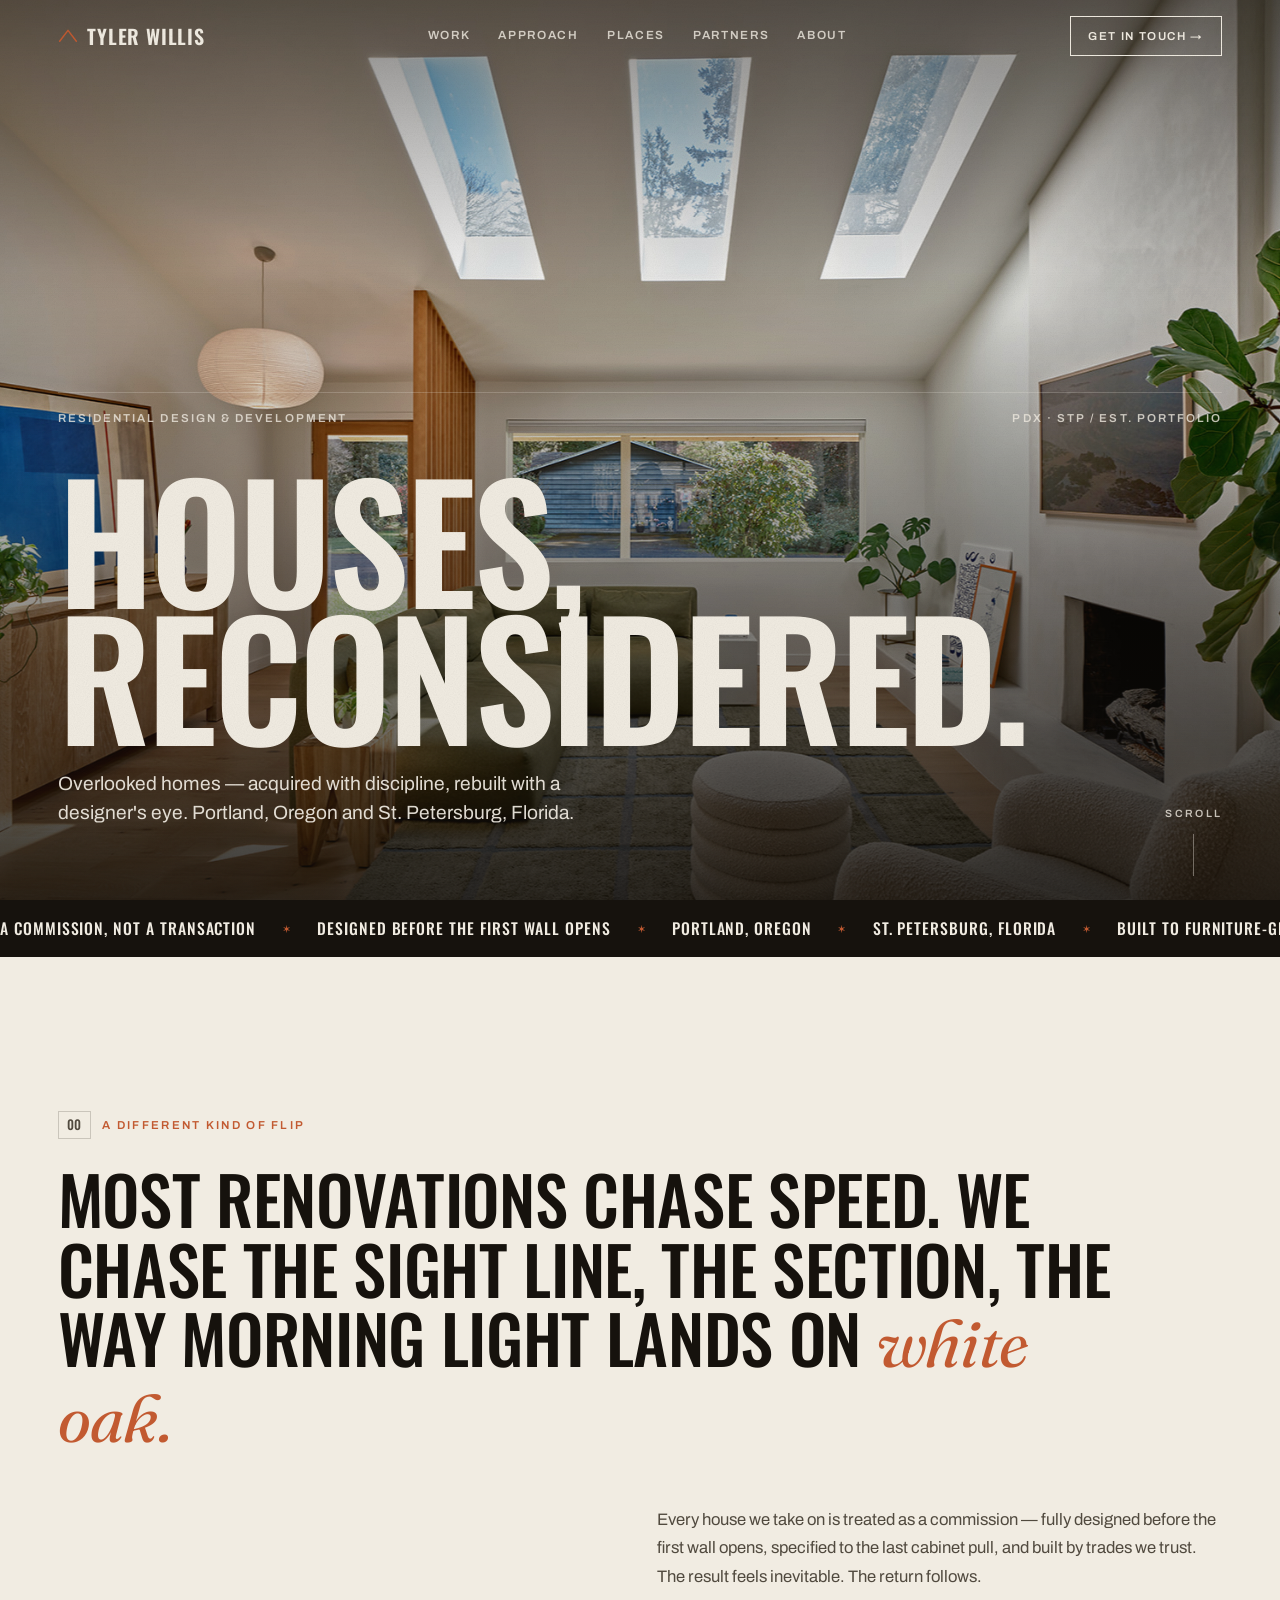
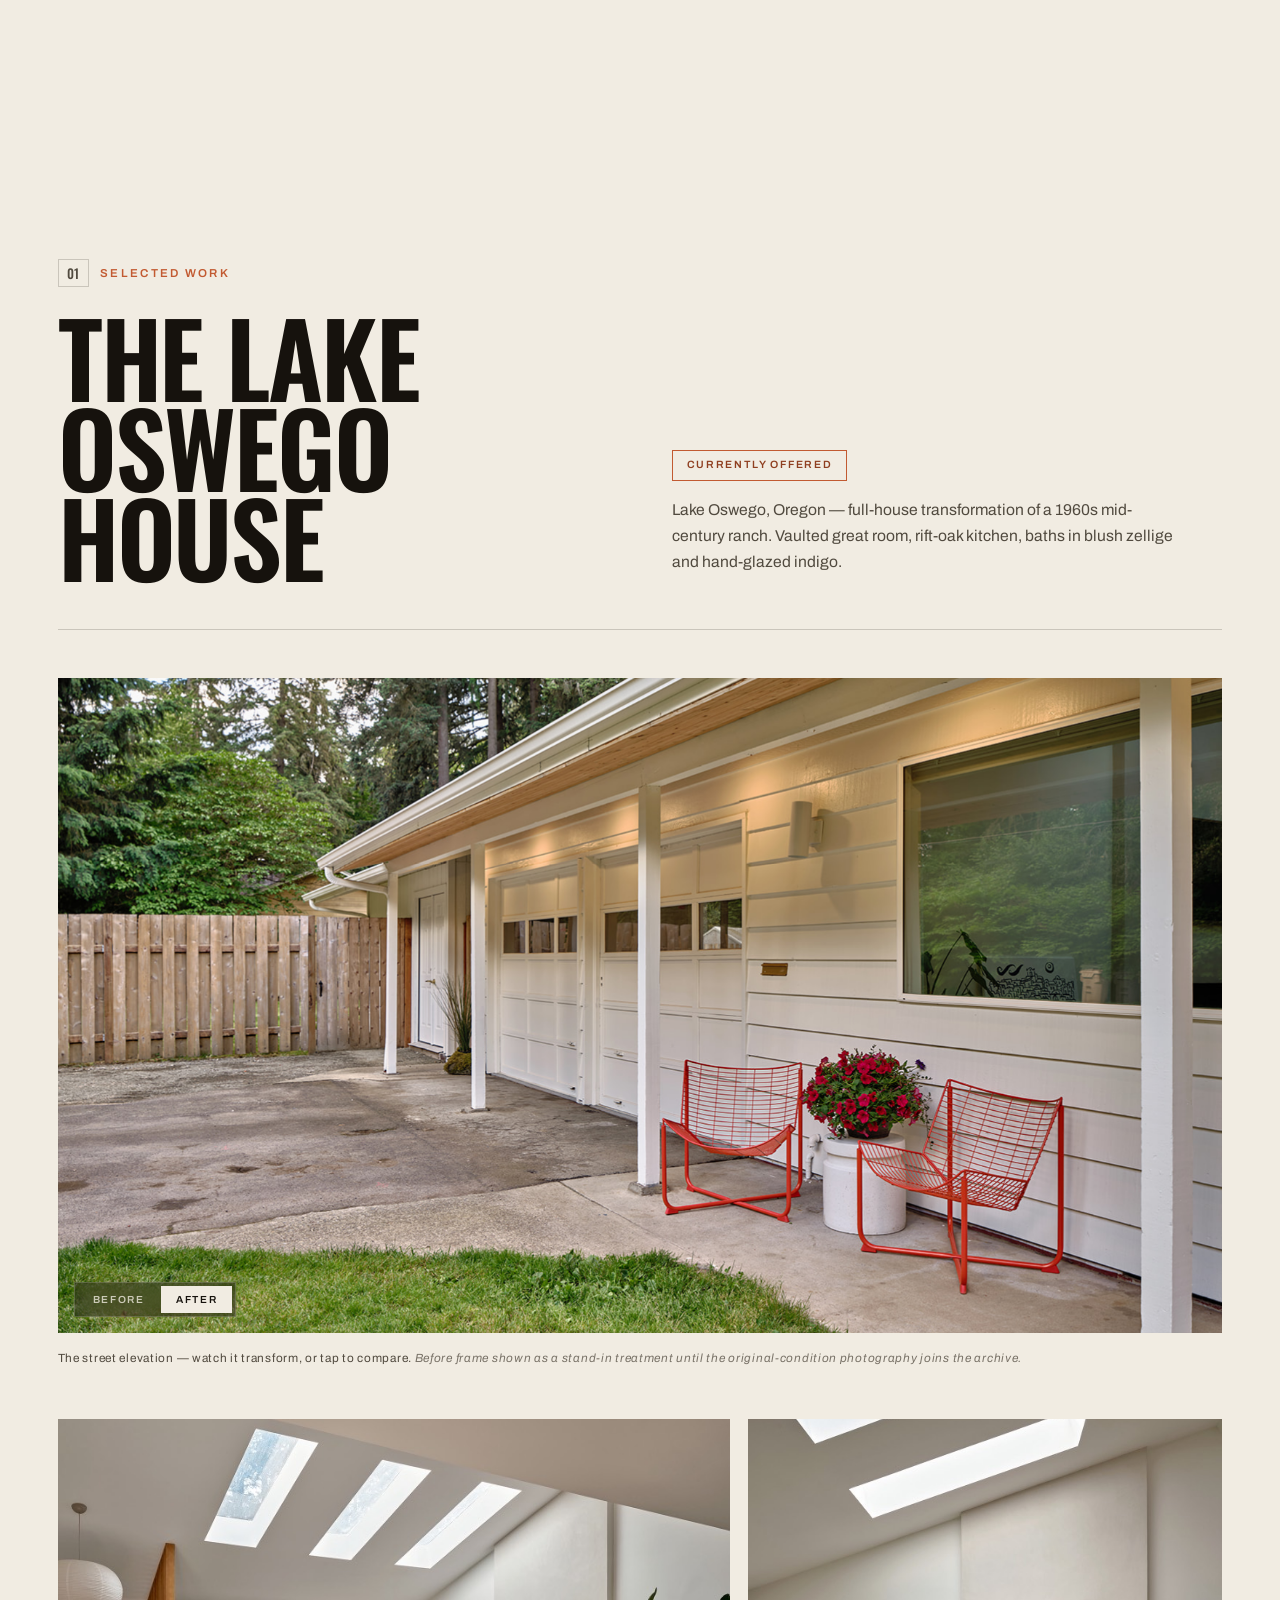
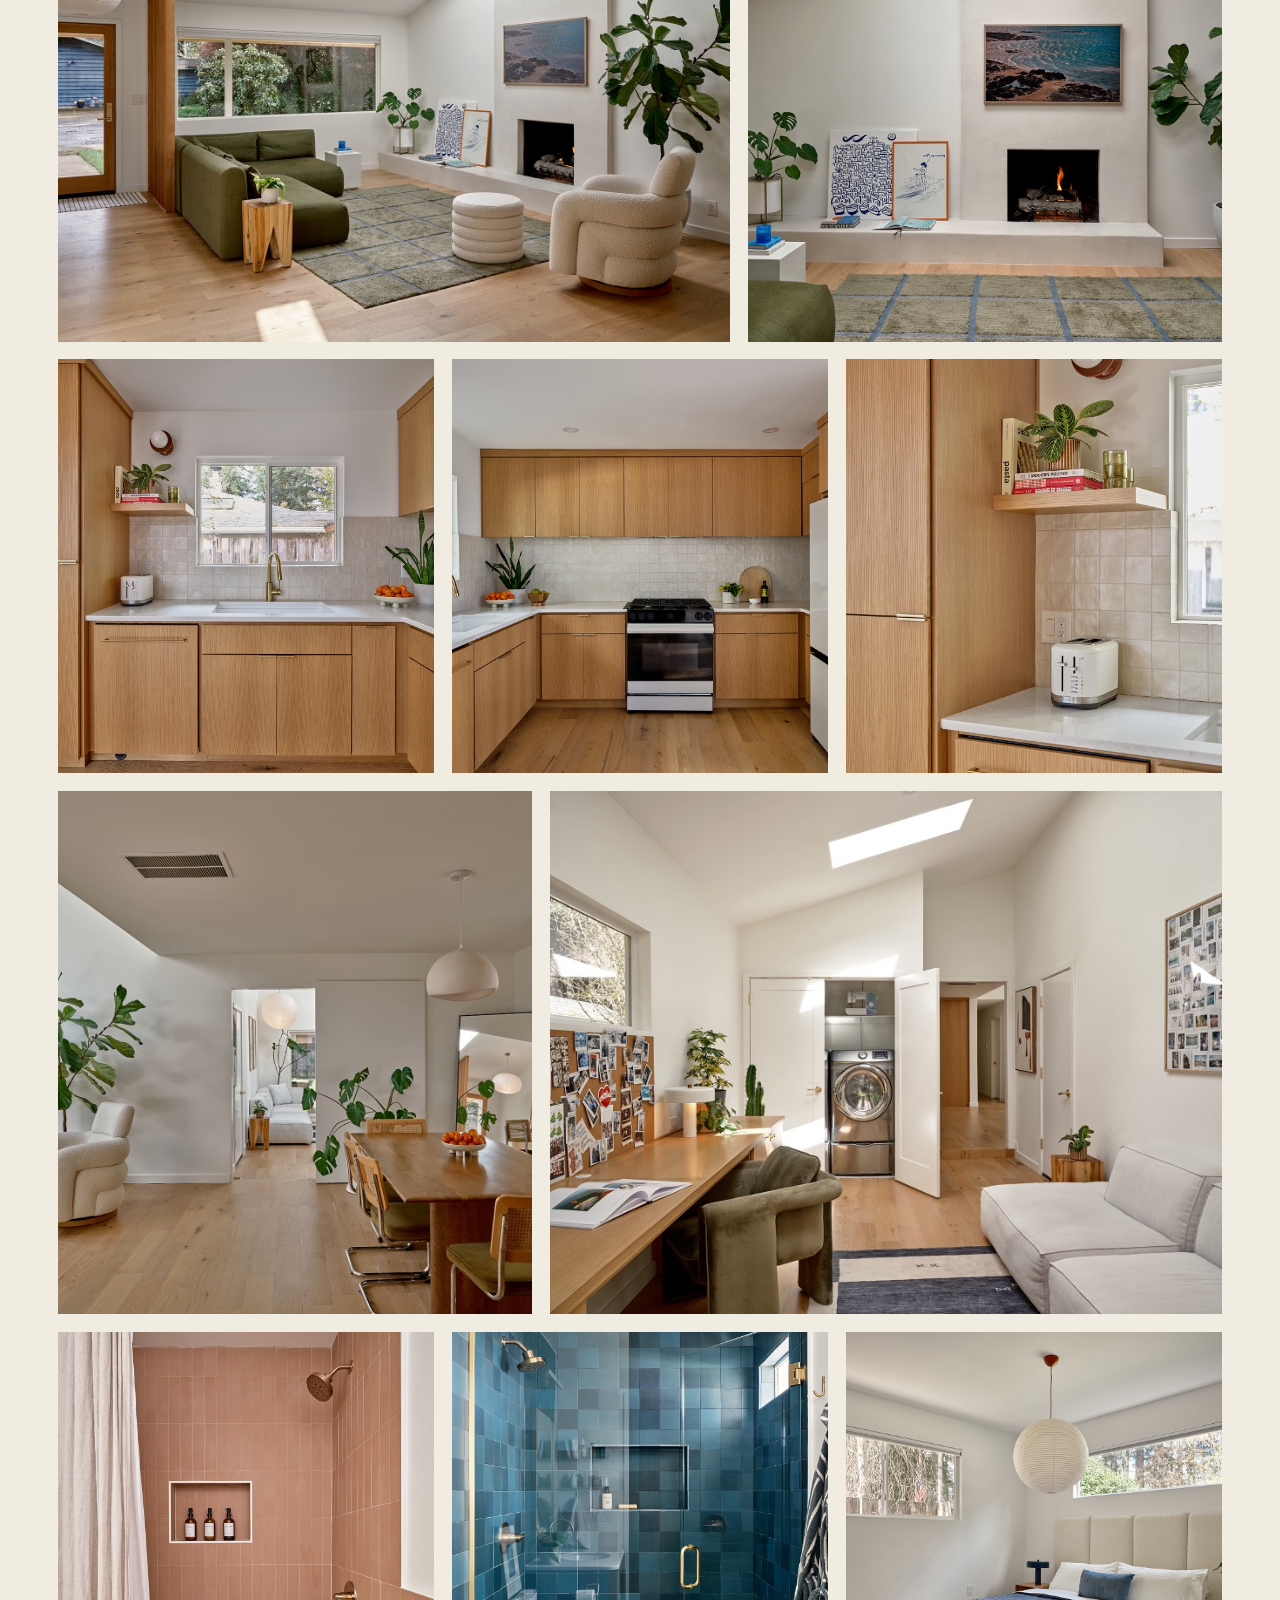
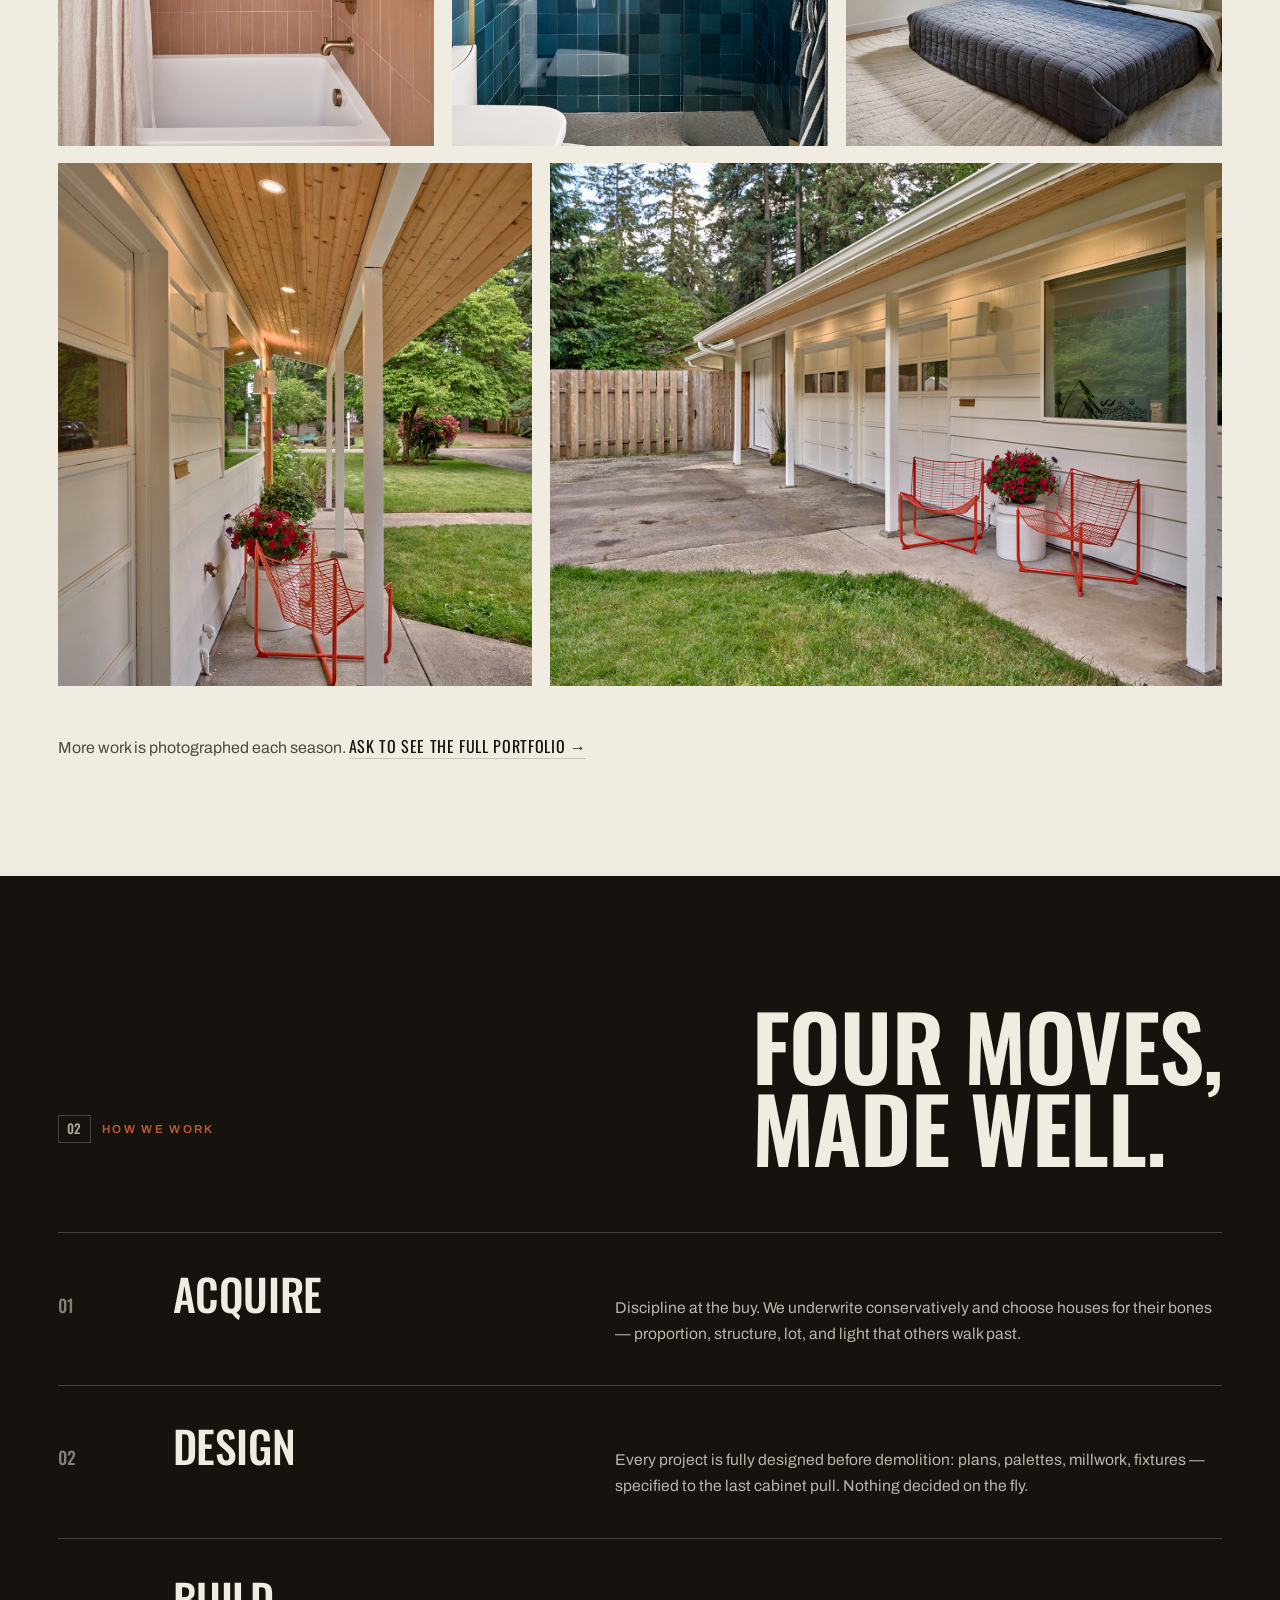
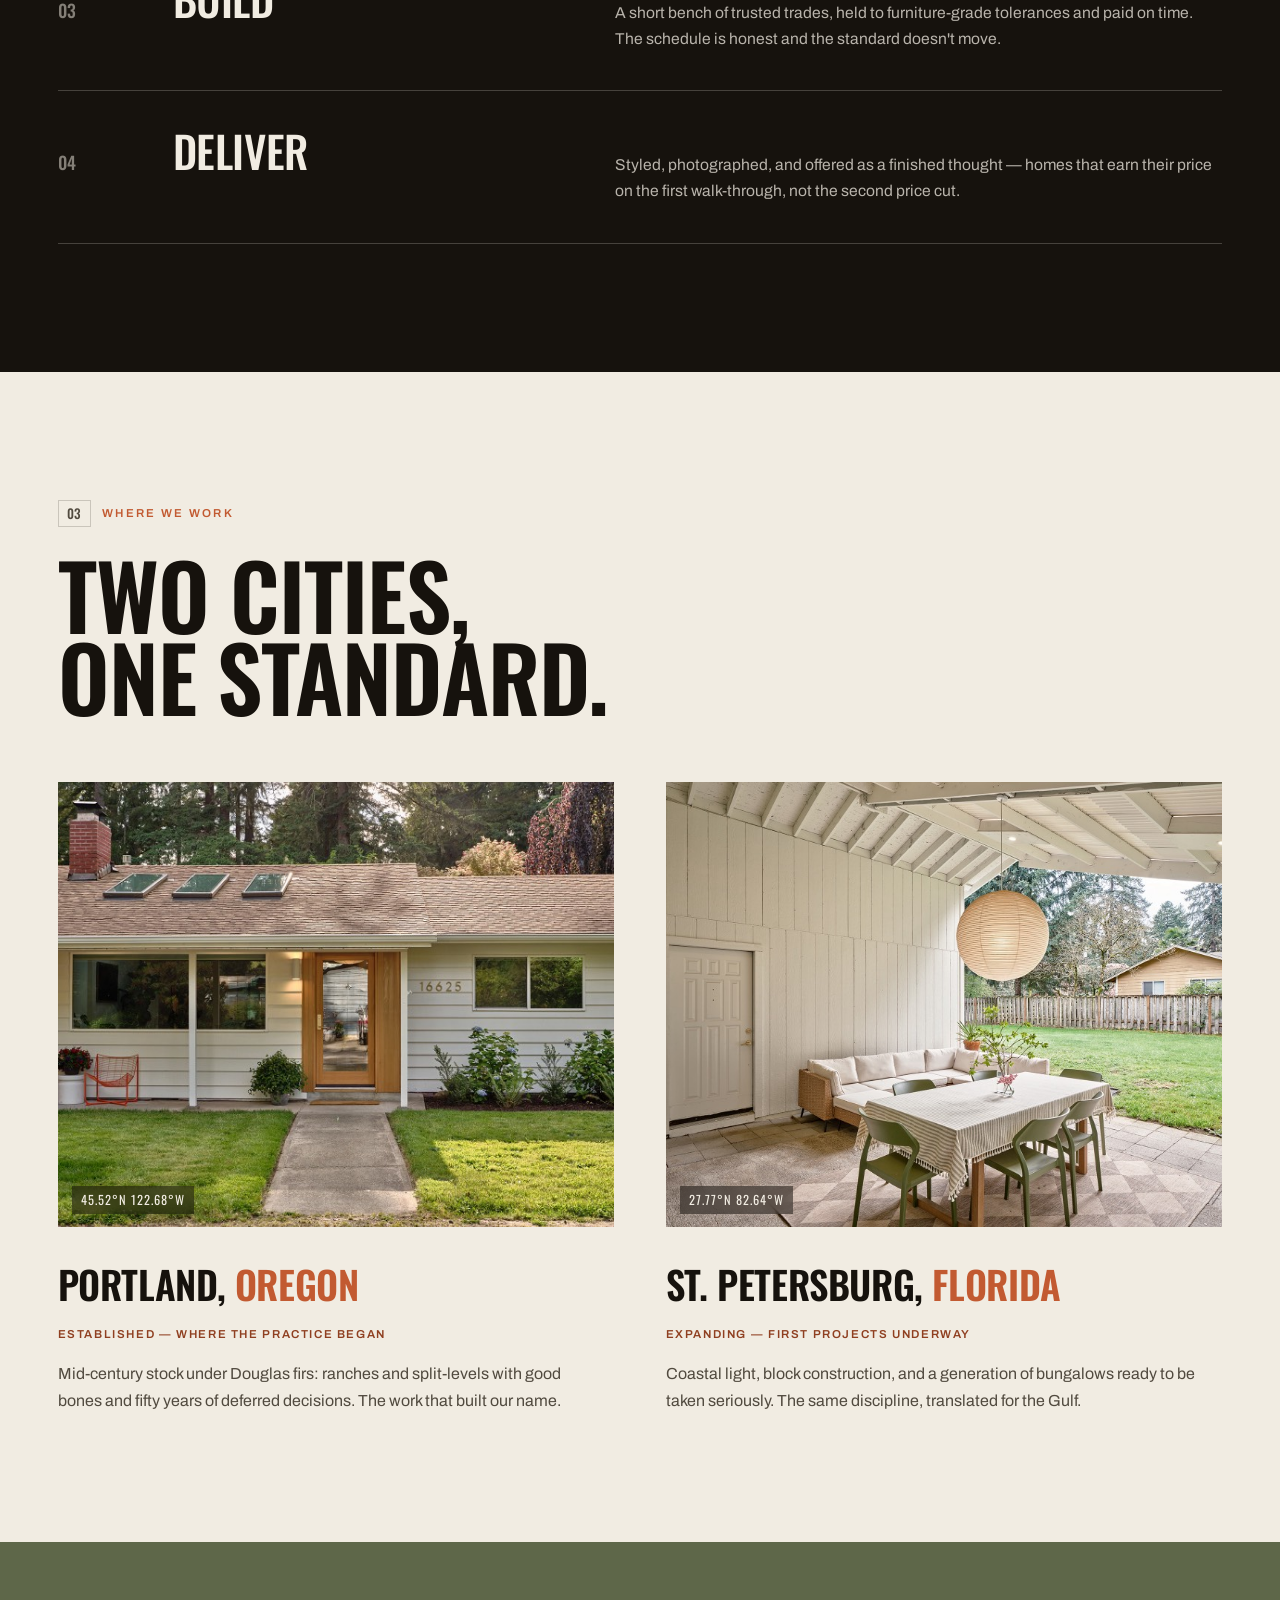
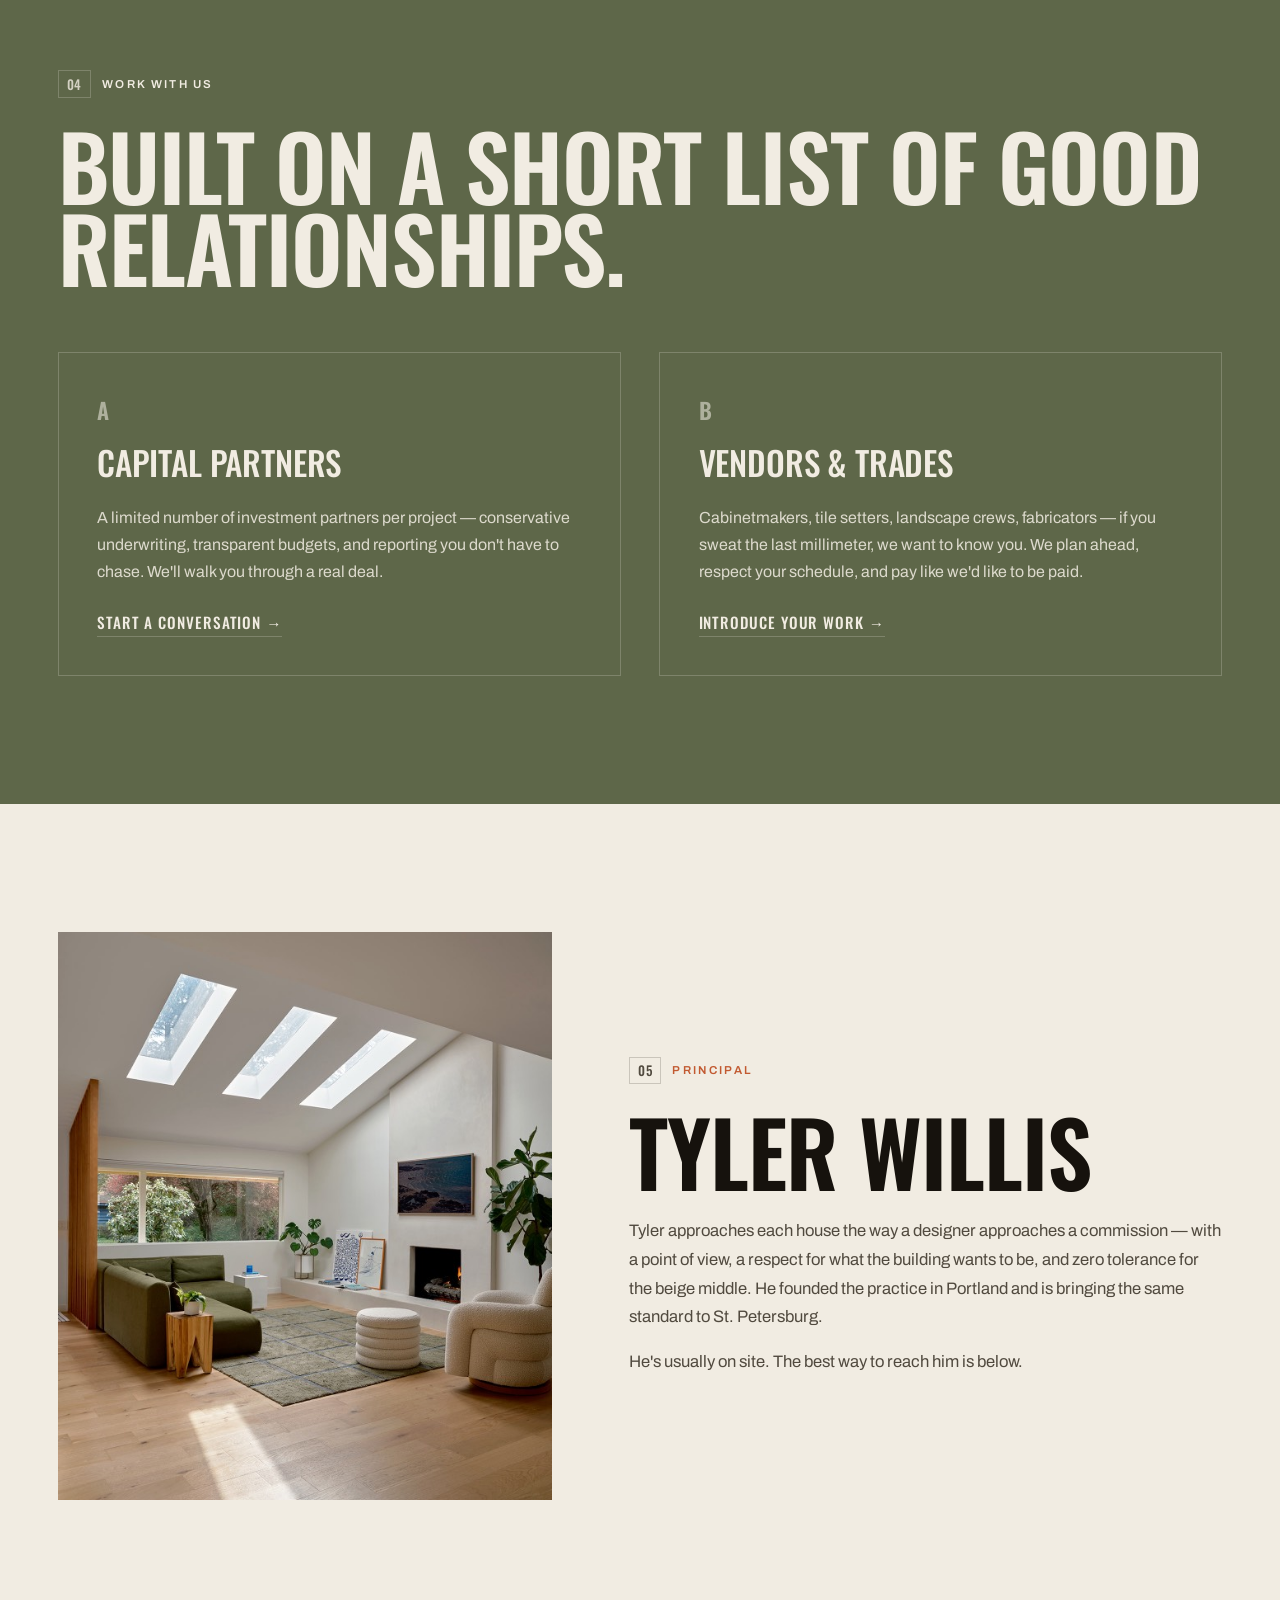
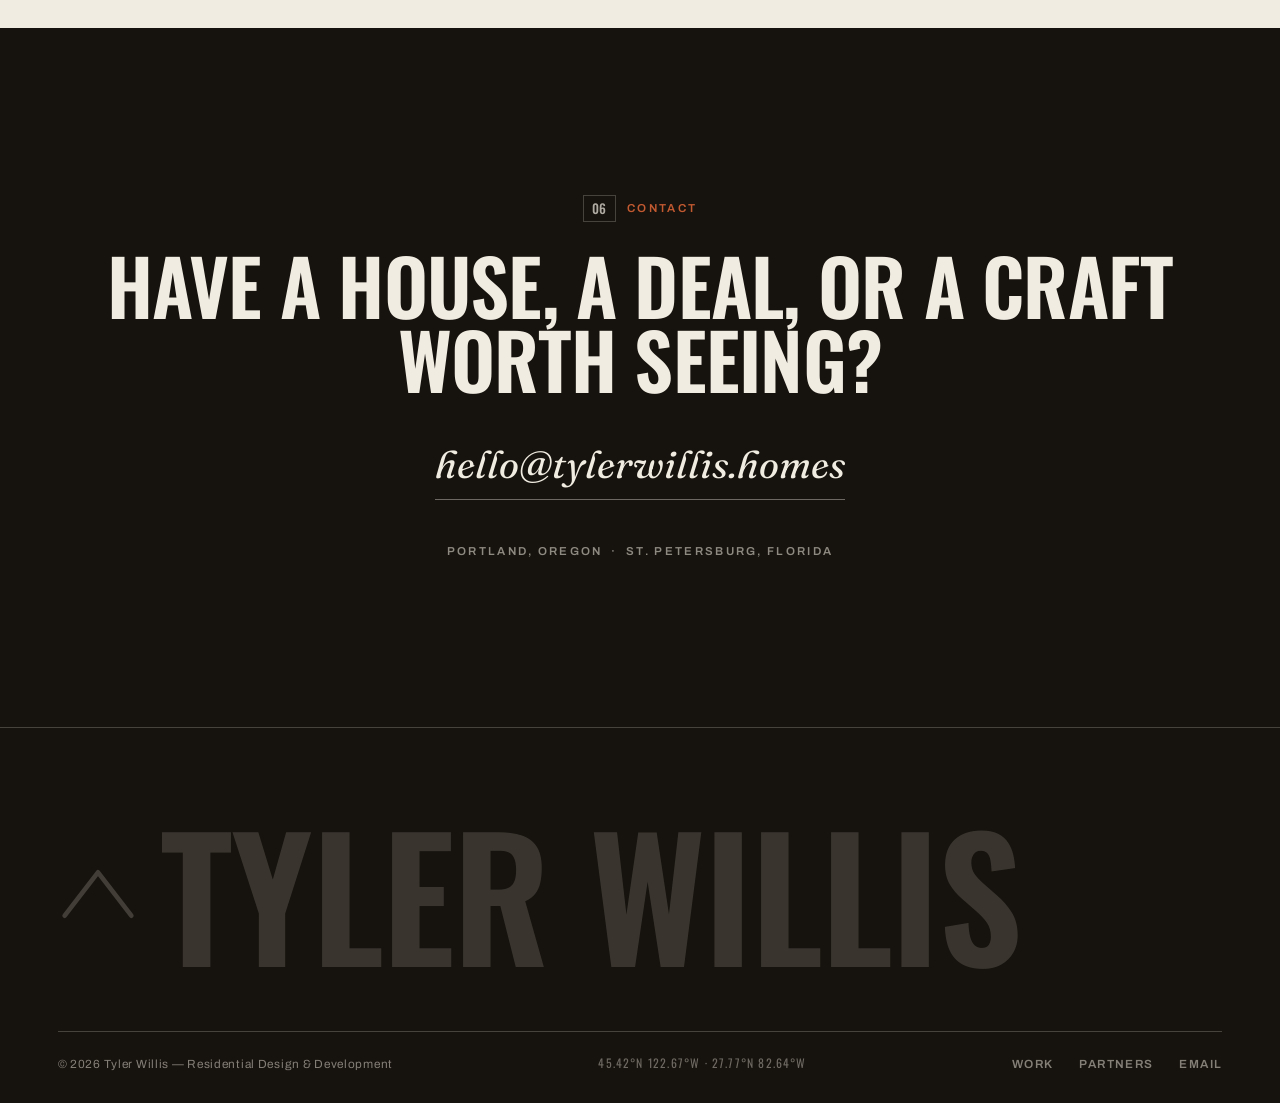
==== commit 5cd25af9: "Block search engines while site is a work in progress - Add robots.txt disallowing all crawlers - Ad" ====
--- a/b/index.html
+++ b/b/index.html
@@ -5,7 +5,7 @@
 <meta name="viewport" content="width=device-width, initial-scale=1">
 <title>Tyler Willis — Residential Design &amp; Development · Portland &amp; St. Petersburg</title>
 <meta name="description" content="Tyler Willis acquires overlooked houses and returns them to the market as considered, design-led homes. Portland, Oregon and St. Petersburg, Florida.">
-<meta name="robots" content="noindex">
+<meta name="robots" content="noindex, nofollow">
 <meta property="og:title" content="Tyler Willis — Residential Design & Development">
 <meta property="og:description" content="Design-led residential redevelopment in Portland, Oregon and St. Petersburg, Florida.">
 <meta property="og:image" content="../assets/img/web/living-skylights-1600.jpg">
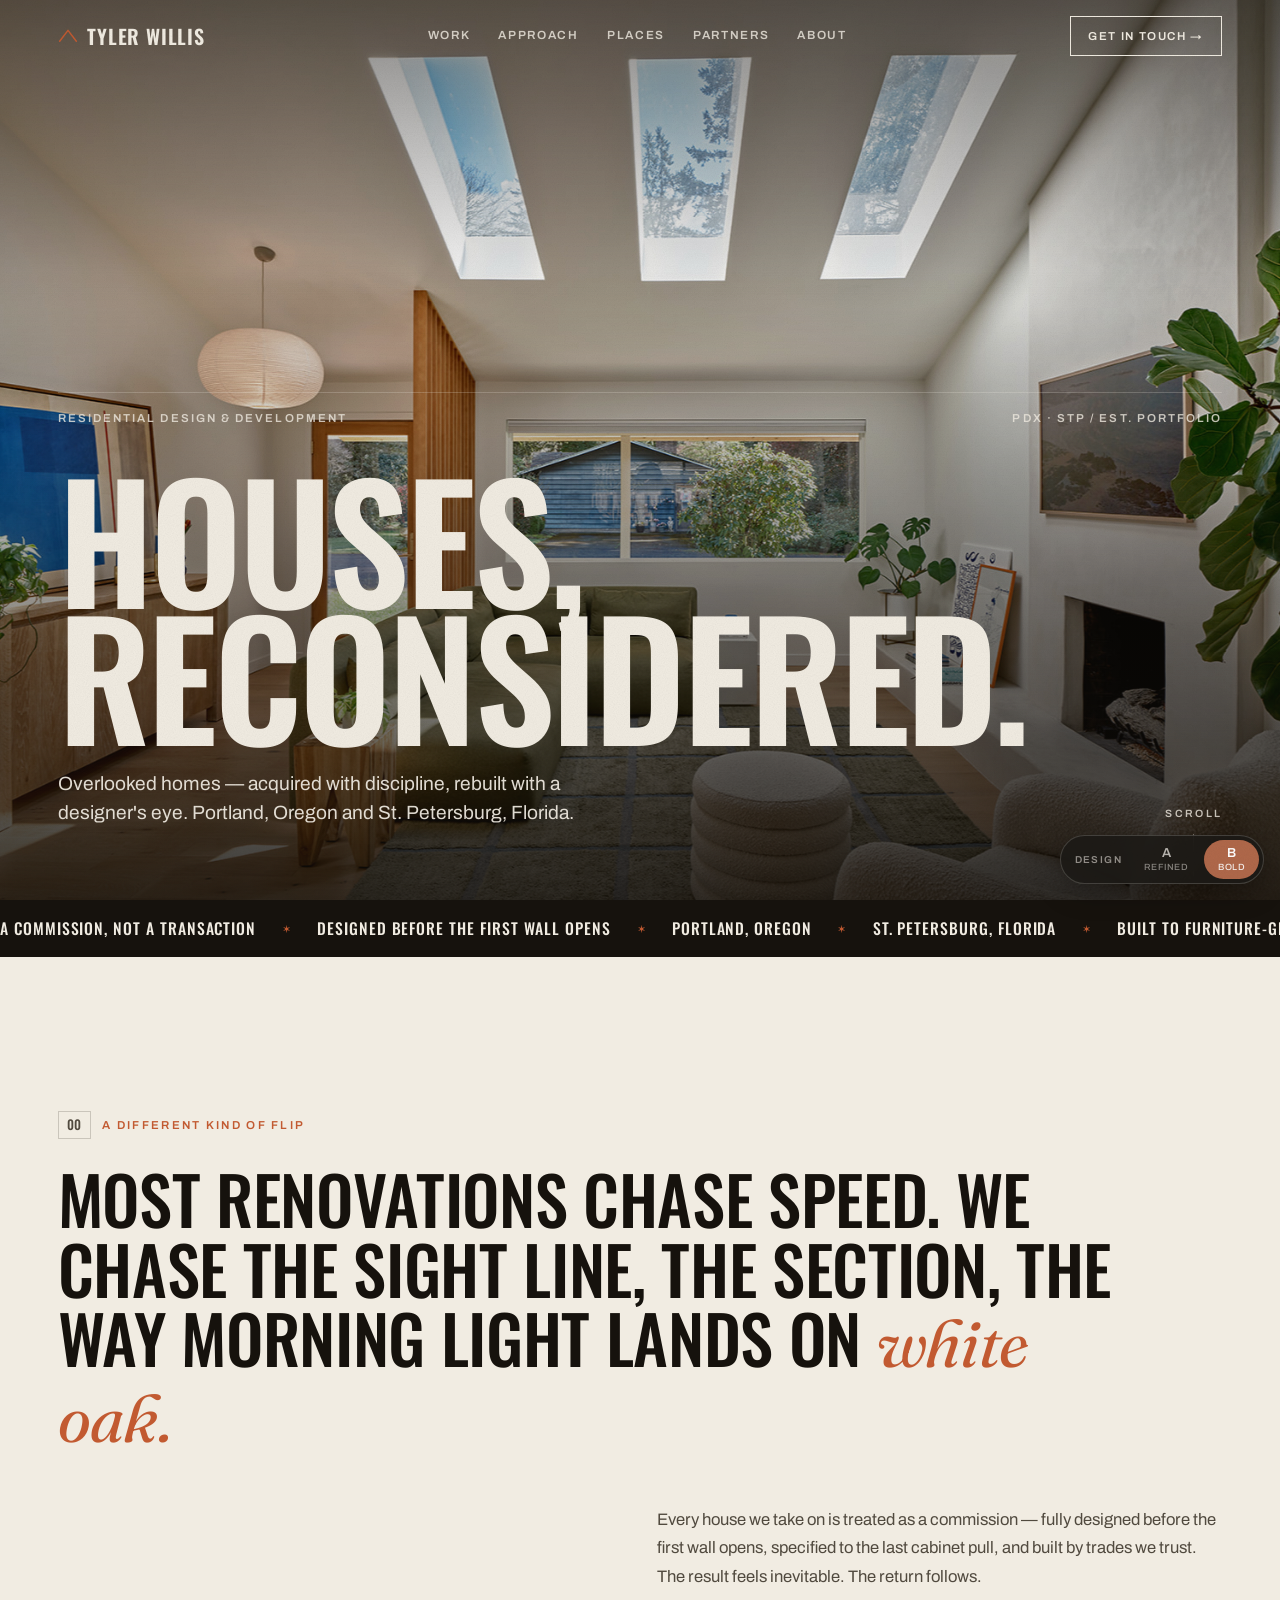
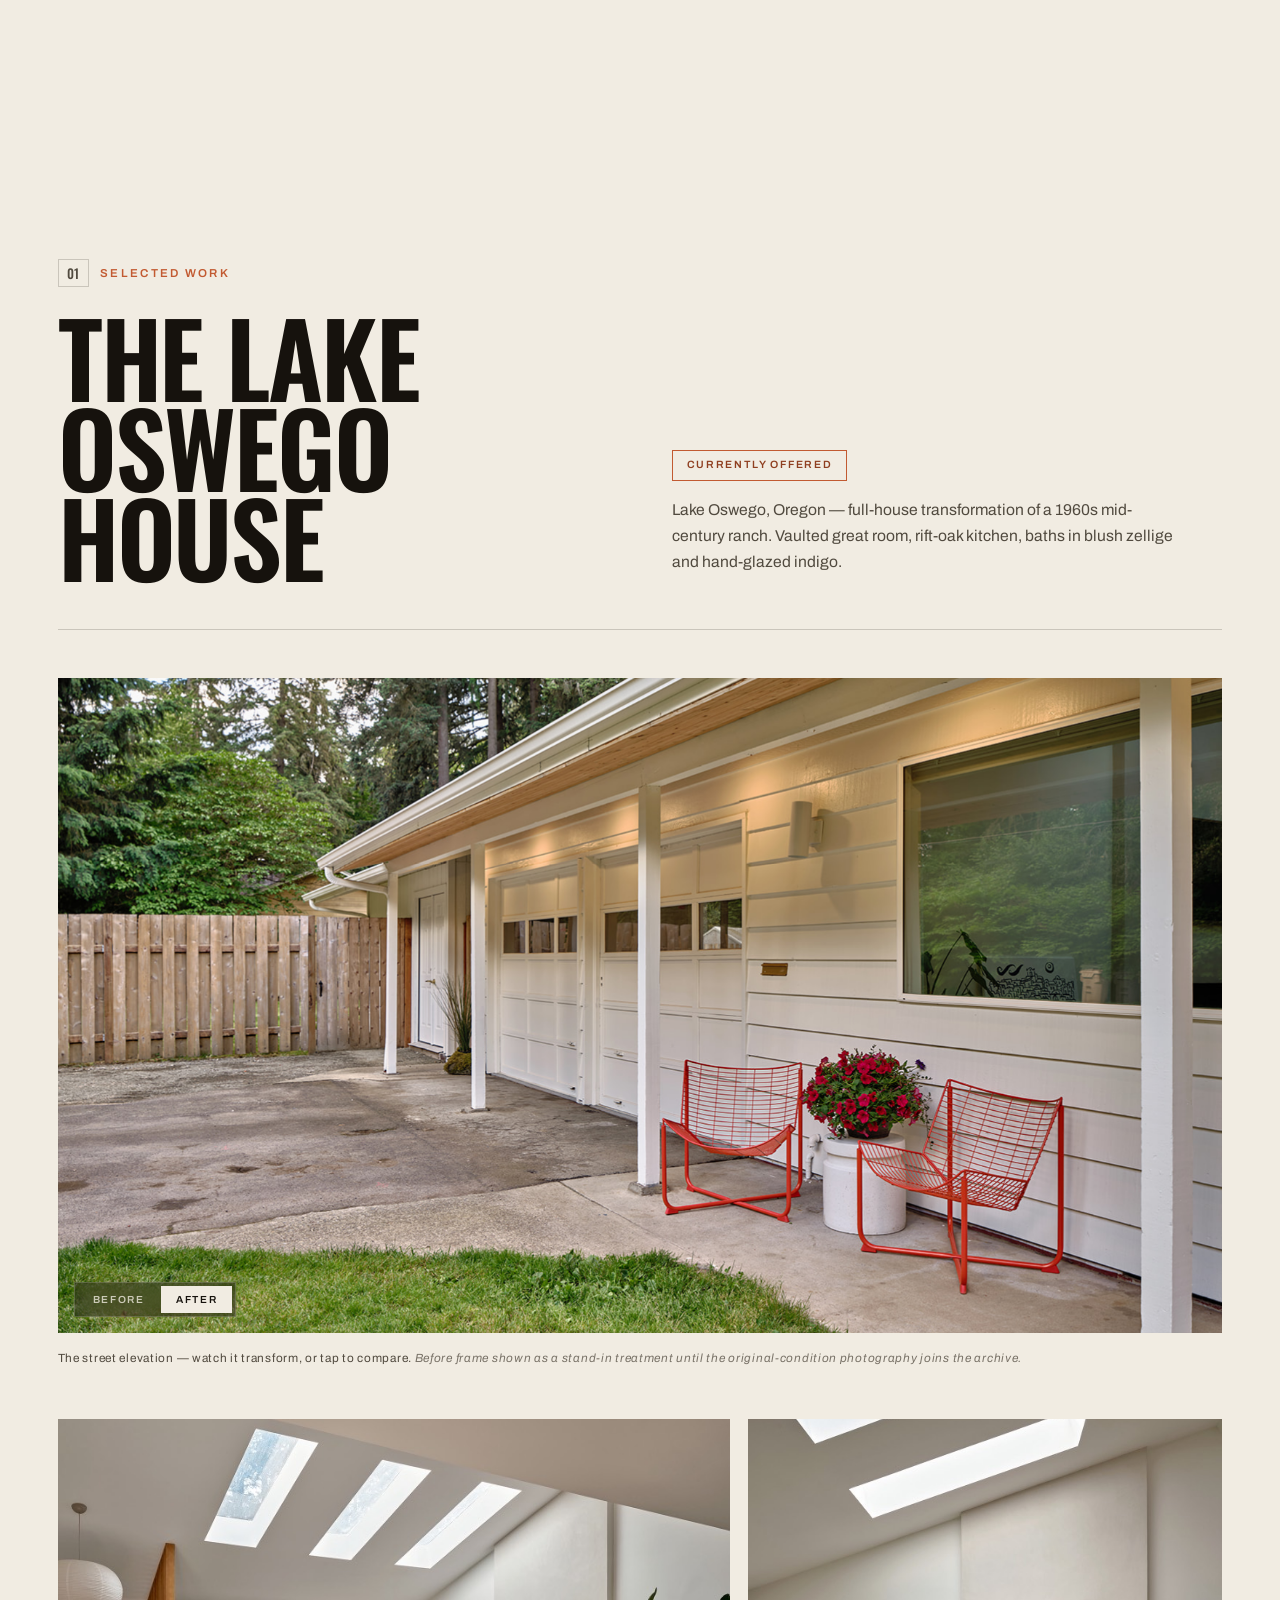
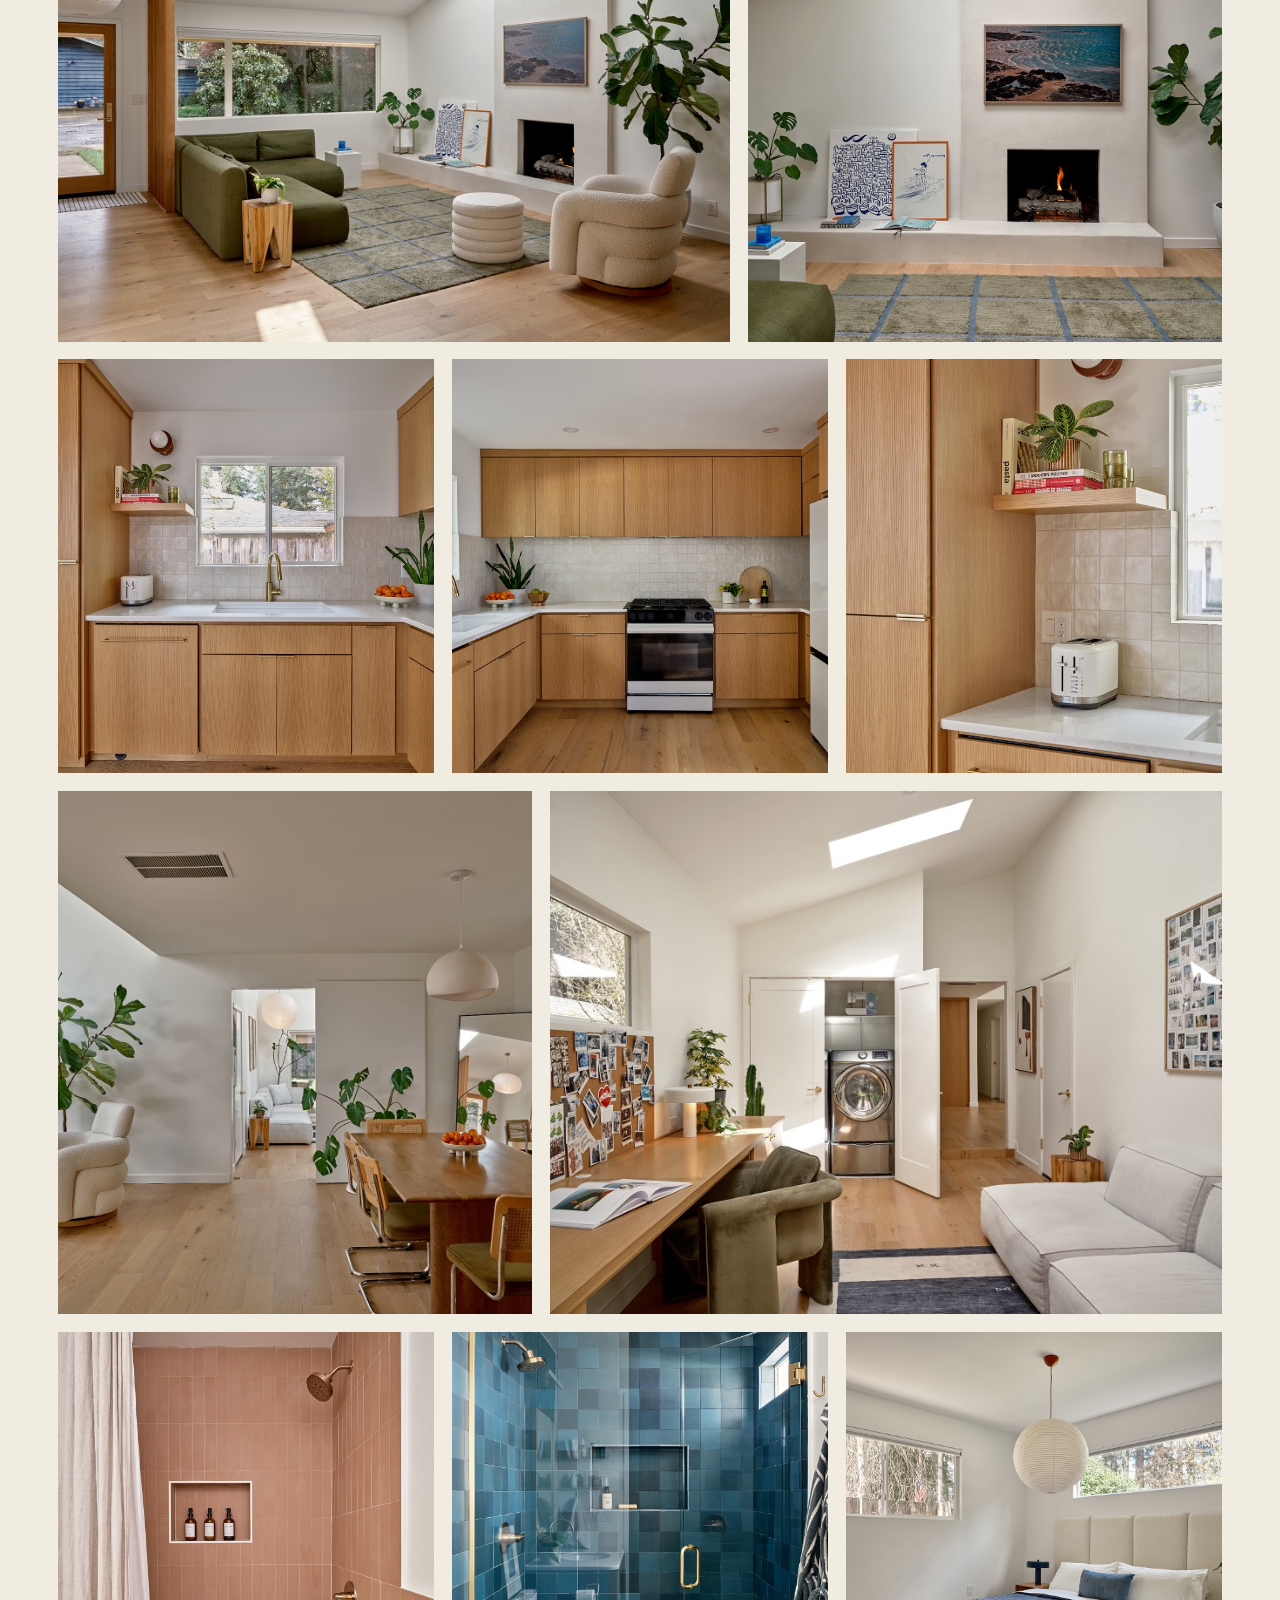
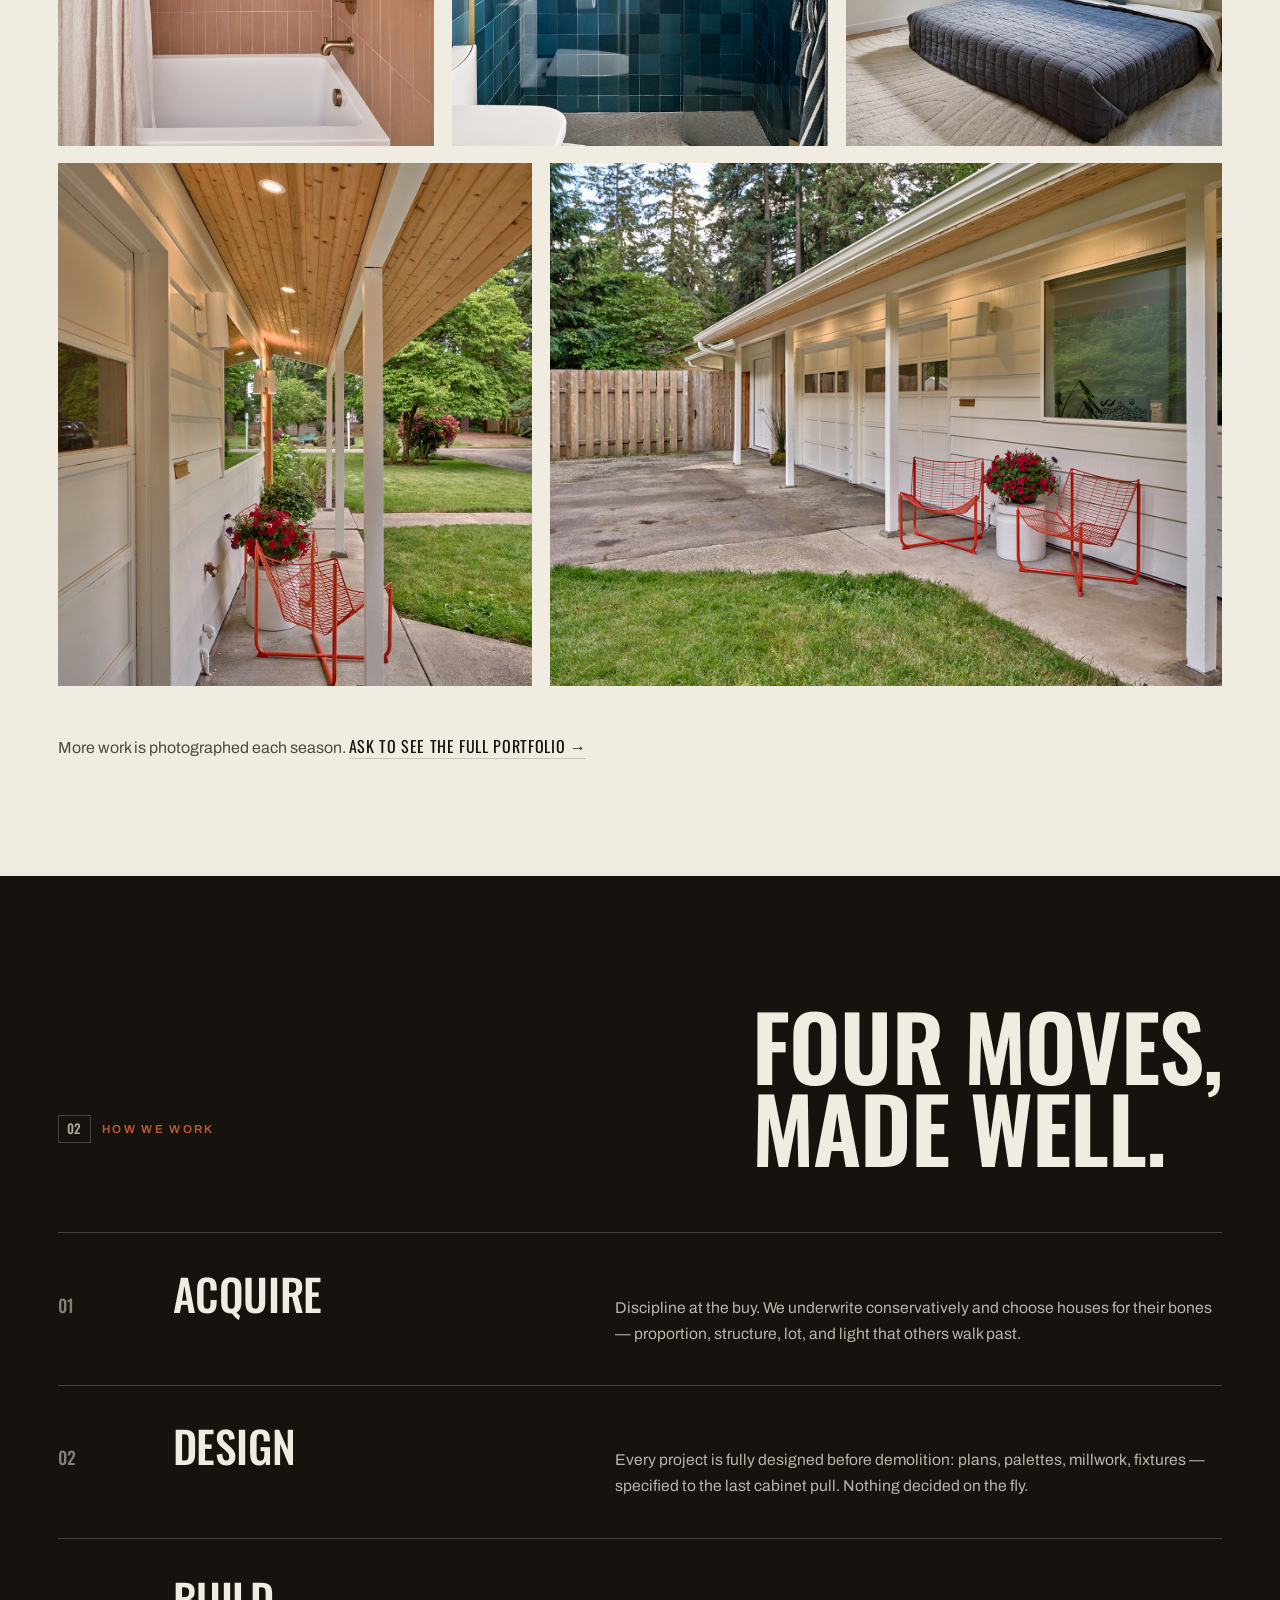
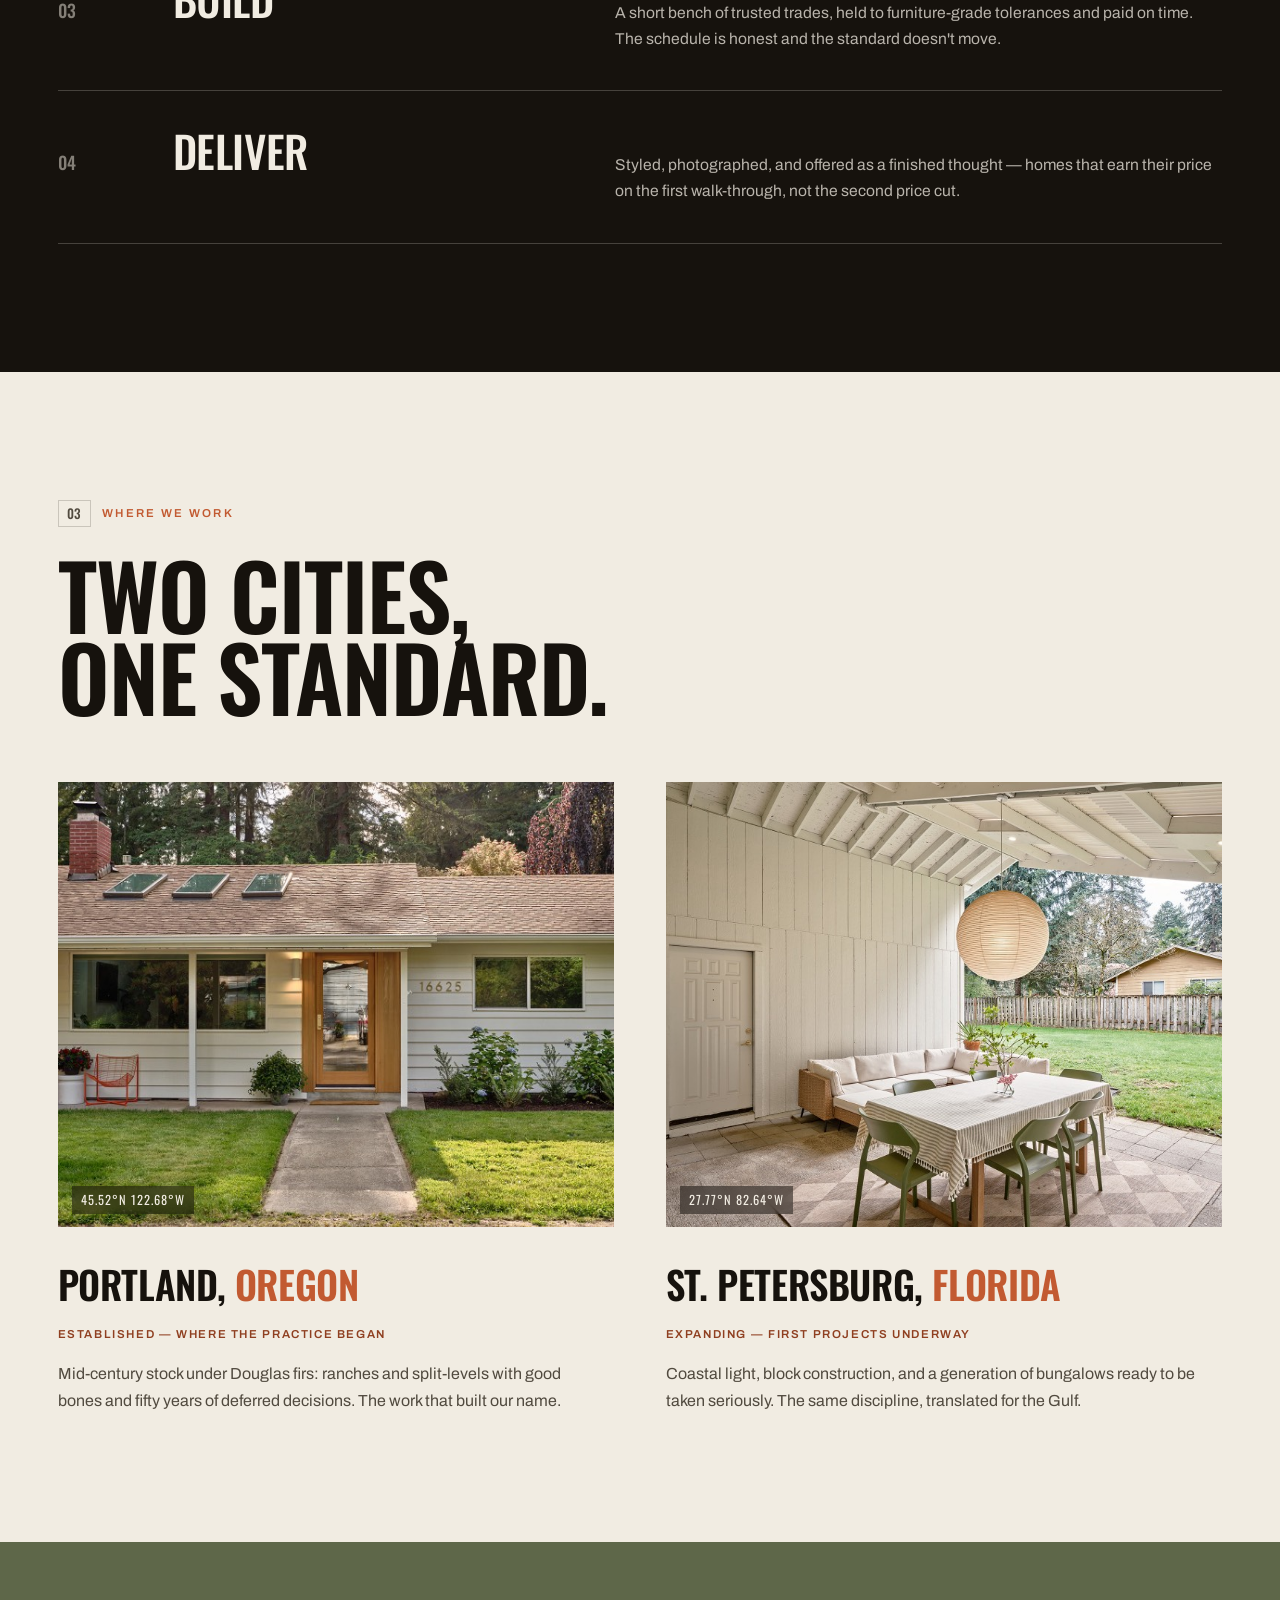
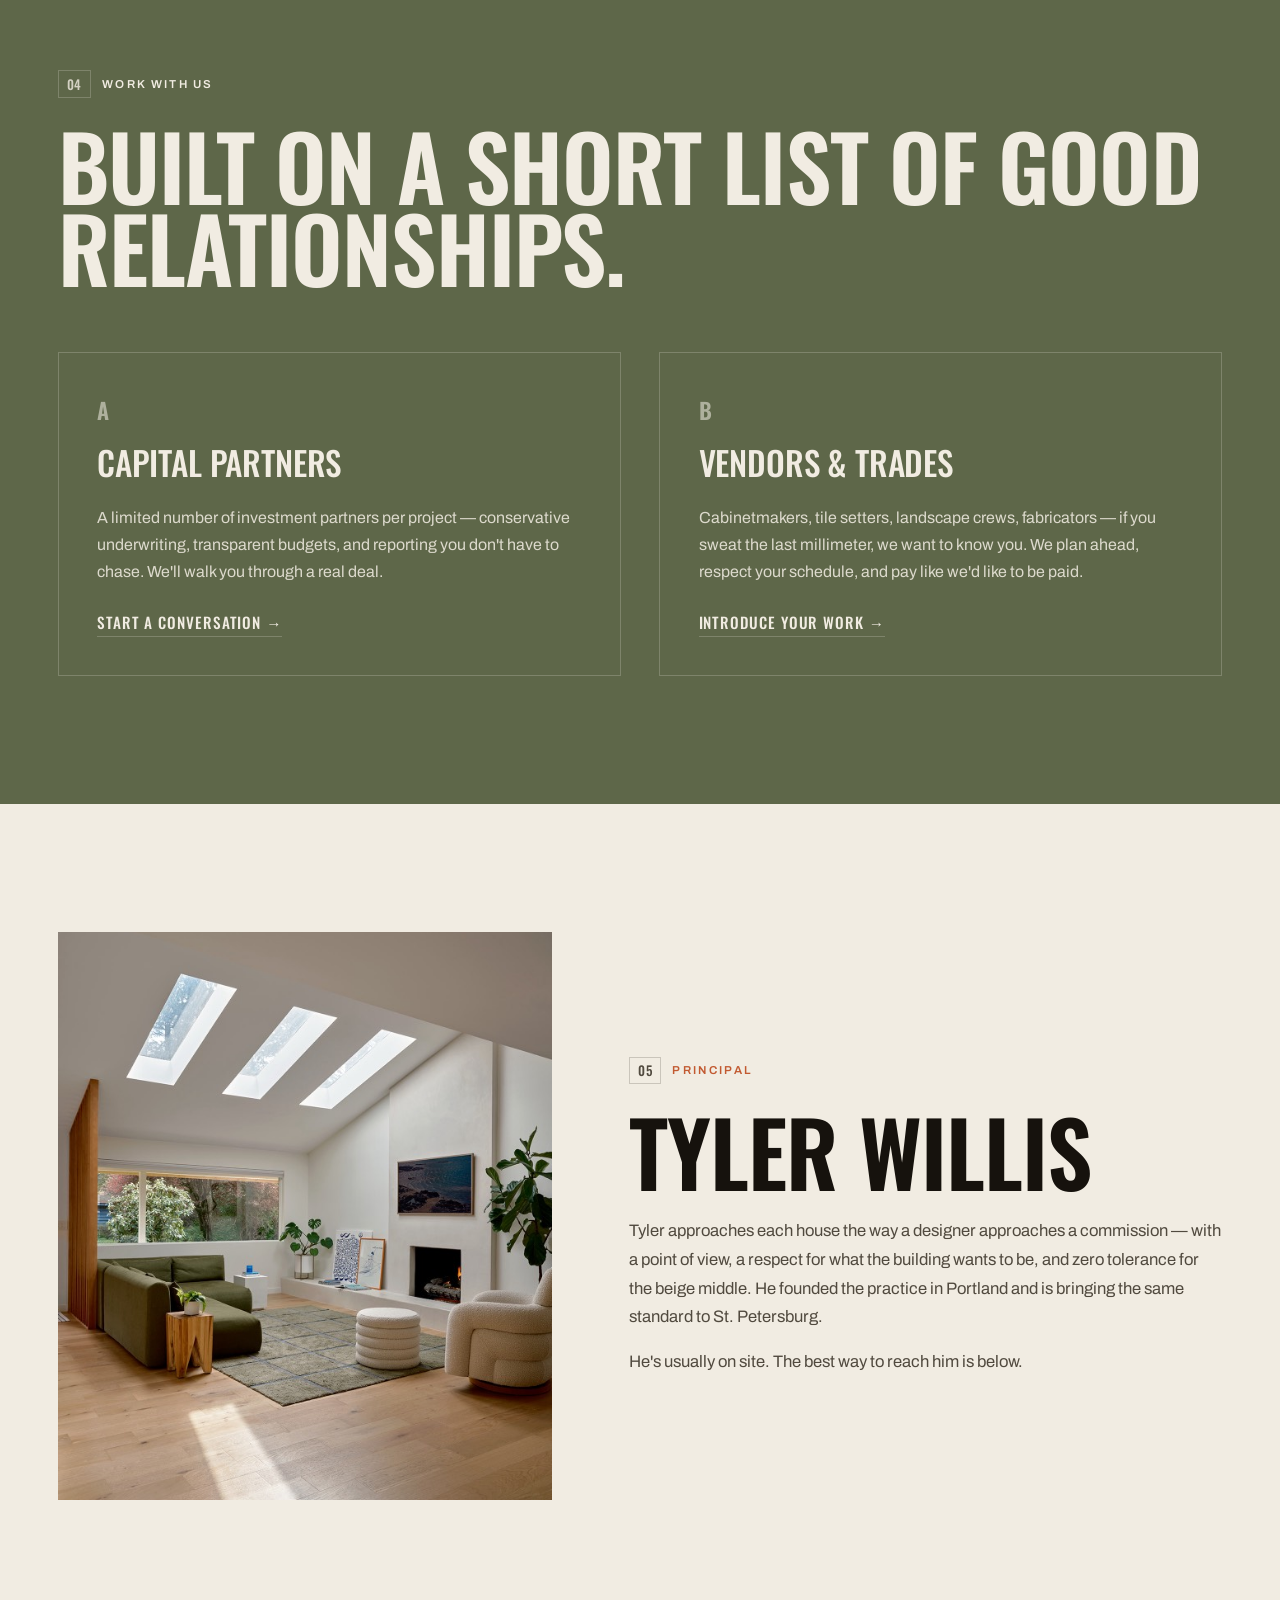
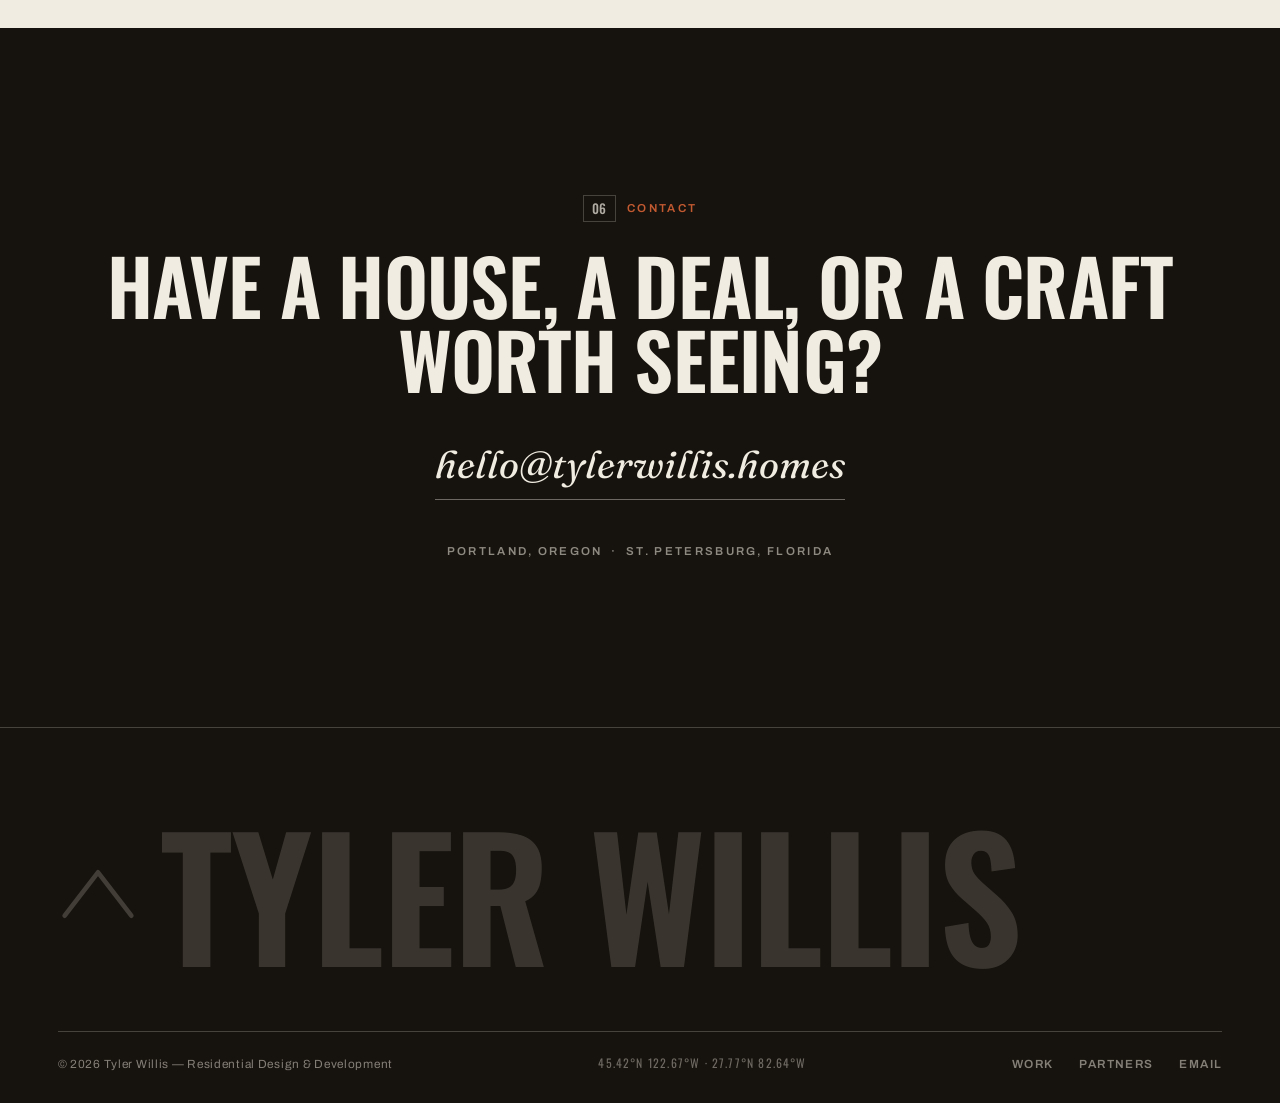
==== commit 7f10c291: "Add A/B design switcher to both layouts for live preview - Self-contained floating switcher (own inl" ====
--- a/b/index.html
+++ b/b/index.html
@@ -16,6 +16,26 @@
 <link rel="stylesheet" href="style.css">
 </head>
 <body>
+
+<!-- Design switcher — preview only. Remove this <style> + <div> block (here and on the root index.html) once a direction is chosen. -->
+<style>
+  .dvs{position:fixed;right:16px;bottom:16px;z-index:50;font-family:"Archivo","Inter",-apple-system,system-ui,sans-serif}
+  .dvs-inner{display:flex;align-items:center;gap:2px;background:rgba(28,26,22,.88);-webkit-backdrop-filter:blur(10px);backdrop-filter:blur(10px);border:1px solid rgba(245,241,234,.18);border-radius:999px;padding:4px;box-shadow:0 8px 28px rgba(0,0,0,.3)}
+  .dvs-label{color:rgba(245,241,234,.55);font-size:10px;font-weight:600;letter-spacing:.14em;text-transform:uppercase;padding:0 6px 0 10px;white-space:nowrap}
+  .dvs a{display:flex;flex-direction:column;align-items:center;line-height:1;text-decoration:none;color:rgba(245,241,234,.72);font-weight:600;font-size:13px;padding:7px 14px;border-radius:999px;transition:background .2s,color .2s}
+  .dvs a small{font-size:9px;font-weight:500;letter-spacing:.05em;opacity:.7;margin-top:3px;text-transform:uppercase}
+  .dvs a:hover{color:#fff;background:rgba(245,241,234,.1)}
+  .dvs a[aria-current="true"]{background:#b0684a;color:#fff}
+  .dvs a[aria-current="true"] small{opacity:.9}
+  @media (max-width:460px){.dvs-label{display:none}}
+</style>
+<div class="dvs" role="group" aria-label="Preview: switch website design">
+  <div class="dvs-inner">
+    <span class="dvs-label">Design</span>
+    <a href="/"><span>A</span><small>Refined</small></a>
+    <a href="/b/" aria-current="true"><span>B</span><small>Bold</small></a>
+  </div>
+</div>
 
 <header class="nav" id="nav">
   <a class="nav-brand" href="#top" aria-label="Tyler Willis — home">
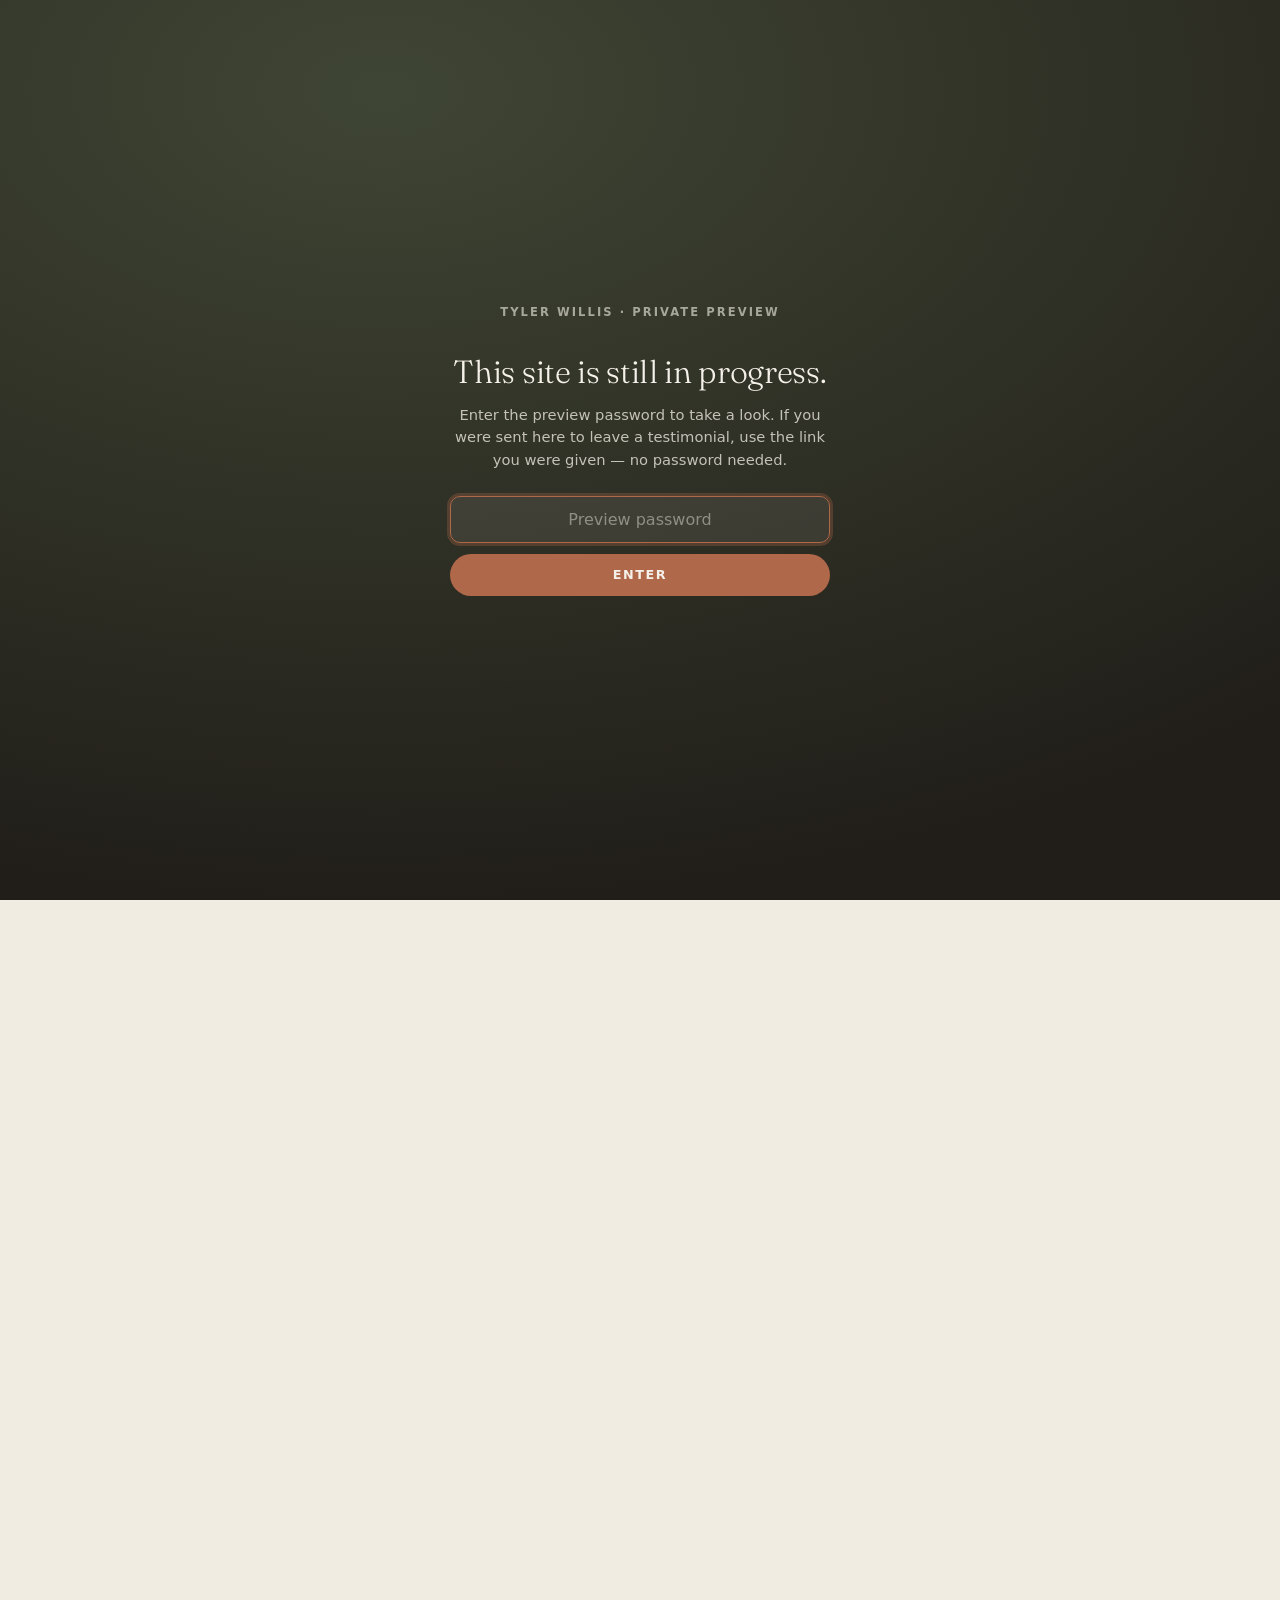
==== commit 112d51c8: "Add low-security preview gate to WIP pages; keep testimonial page open - js/preview-gate.js: injecte" ====
--- a/b/index.html
+++ b/b/index.html
@@ -6,6 +6,10 @@
 <title>Tyler Willis — Residential Design &amp; Development · Portland &amp; St. Petersburg</title>
 <meta name="description" content="Tyler Willis acquires overlooked houses and returns them to the market as considered, design-led homes. Portland, Oregon and St. Petersburg, Florida.">
 <meta name="robots" content="noindex, nofollow">
+<!-- Preview gate (low-security). Remove this snippet + the preview-gate.js tag below at launch. -->
+<style>html.tw-locked,html.tw-locked body{overflow:hidden}html.tw-locked body{visibility:hidden}html.tw-locked #tw-gate{visibility:visible}</style>
+<script>try{if(localStorage.getItem('tw_preview')!=='ok')document.documentElement.className+=' tw-locked';}catch(e){document.documentElement.className+=' tw-locked';}</script>
+<script src="/js/preview-gate.js"></script>
 <meta property="og:title" content="Tyler Willis — Residential Design & Development">
 <meta property="og:description" content="Design-led residential redevelopment in Portland, Oregon and St. Petersburg, Florida.">
 <meta property="og:image" content="../assets/img/web/living-skylights-1600.jpg">
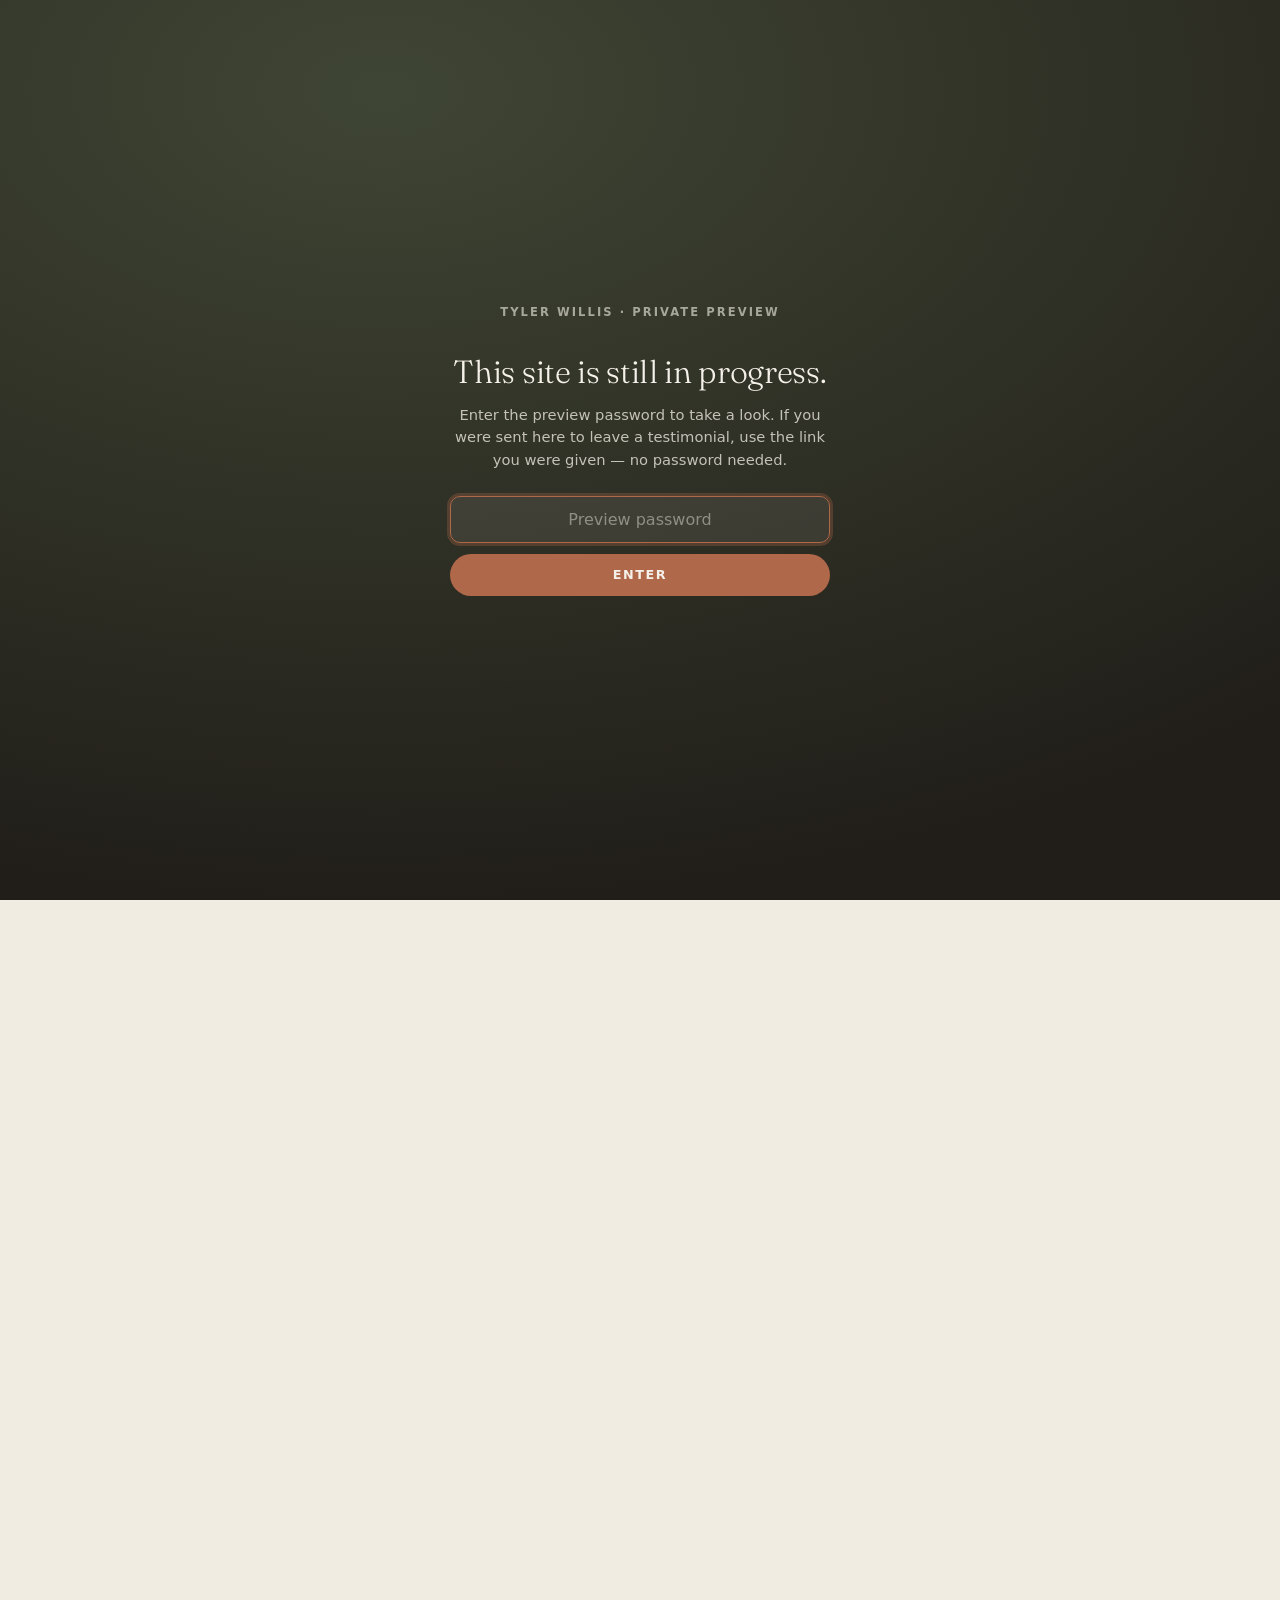
==== commit e4669623: "Light scroll motion on Design C; drop coordinates, fix founding year Motion (Design C, all reduced-m" ====
--- a/b/index.html
+++ b/b/index.html
@@ -21,23 +21,24 @@
 </head>
 <body>
 
-<!-- Design switcher — preview only. Remove this <style> + <div> block (here and on the root index.html) once a direction is chosen. -->
+<!-- Design switcher — preview only. Remove this <style> + <div> block (here, on / and on /c/) once a direction is chosen. -->
 <style>
   .dvs{position:fixed;right:16px;bottom:16px;z-index:50;font-family:"Archivo","Inter",-apple-system,system-ui,sans-serif}
   .dvs-inner{display:flex;align-items:center;gap:2px;background:rgba(28,26,22,.88);-webkit-backdrop-filter:blur(10px);backdrop-filter:blur(10px);border:1px solid rgba(245,241,234,.18);border-radius:999px;padding:4px;box-shadow:0 8px 28px rgba(0,0,0,.3)}
   .dvs-label{color:rgba(245,241,234,.55);font-size:10px;font-weight:600;letter-spacing:.14em;text-transform:uppercase;padding:0 6px 0 10px;white-space:nowrap}
-  .dvs a{display:flex;flex-direction:column;align-items:center;line-height:1;text-decoration:none;color:rgba(245,241,234,.72);font-weight:600;font-size:13px;padding:7px 14px;border-radius:999px;transition:background .2s,color .2s}
+  .dvs a{display:flex;flex-direction:column;align-items:center;line-height:1;text-decoration:none;color:rgba(245,241,234,.72);font-weight:600;font-size:13px;padding:7px 13px;border-radius:999px;transition:background .2s,color .2s}
   .dvs a small{font-size:9px;font-weight:500;letter-spacing:.05em;opacity:.7;margin-top:3px;text-transform:uppercase}
   .dvs a:hover{color:#fff;background:rgba(245,241,234,.1)}
   .dvs a[aria-current="true"]{background:#b0684a;color:#fff}
   .dvs a[aria-current="true"] small{opacity:.9}
-  @media (max-width:460px){.dvs-label{display:none}}
+  @media (max-width:520px){.dvs-label{display:none}}
 </style>
 <div class="dvs" role="group" aria-label="Preview: switch website design">
   <div class="dvs-inner">
     <span class="dvs-label">Design</span>
     <a href="/"><span>A</span><small>Refined</small></a>
     <a href="/b/" aria-current="true"><span>B</span><small>Bold</small></a>
+    <a href="/c/"><span>C</span><small>Studio</small></a>
   </div>
 </div>
 
@@ -214,7 +215,6 @@
       <article class="place reveal">
         <figure class="place-fig" data-full="../assets/img/web/exterior-front-1600.jpg">
           <img src="../assets/img/web/exterior-front-800.jpg" srcset="../assets/img/web/exterior-front-800.jpg 800w, ../assets/img/web/exterior-front-1600.jpg 1600w" sizes="(max-width:760px) 92vw, 44vw" alt="Mid-century ranch under tall Douglas firs, Lake Oswego" loading="lazy">
-          <span class="place-coords">45.52°N 122.68°W</span>
         </figure>
         <div class="place-body">
           <h3>Portland, <em>Oregon</em></h3>
@@ -225,7 +225,6 @@
       <article class="place reveal delay-1">
         <figure class="place-fig" data-full="../assets/img/web/patio-1600.jpg">
           <img src="../assets/img/web/patio-800.jpg" srcset="../assets/img/web/patio-800.jpg 800w, ../assets/img/web/patio-1600.jpg 1600w" sizes="(max-width:760px) 92vw, 44vw" alt="Covered outdoor dining patio with paper globe pendant" loading="lazy">
-          <span class="place-coords">27.77°N 82.64°W</span>
         </figure>
         <div class="place-body">
           <h3>St. Petersburg, <em>Florida</em></h3>
@@ -275,7 +274,7 @@
   <section class="contact" id="contact">
     <p class="label light reveal"><span class="label-no">06</span> Contact</p>
     <h2 class="contact-line reveal">Have a house, a deal, or a craft worth seeing?</h2>
-    <a class="contact-mail reveal delay-1" href="mailto:hello@tylerwillis.homes">hello@tylerwillis.homes</a>
+    <a class="contact-mail reveal delay-1" href="mailto:TylerWillisPro@gmail.com">TylerWillisPro@gmail.com</a>
     <p class="contact-note reveal delay-2">Portland, Oregon&nbsp;&nbsp;·&nbsp;&nbsp;St. Petersburg, Florida</p>
   </section>
 
@@ -288,11 +287,10 @@
   </div>
   <div class="footer-row">
     <span>© 2026 Tyler Willis — Residential Design &amp; Development</span>
-    <span class="footer-coords">45.42°N 122.67°W · 27.77°N 82.64°W</span>
     <span class="footer-links">
       <a href="#work">Work</a>
       <a href="#partners">Partners</a>
-      <a href="mailto:hello@tylerwillis.homes">Email</a>
+      <a href="mailto:TylerWillisPro@gmail.com">Email</a>
     </span>
   </div>
 </footer>
